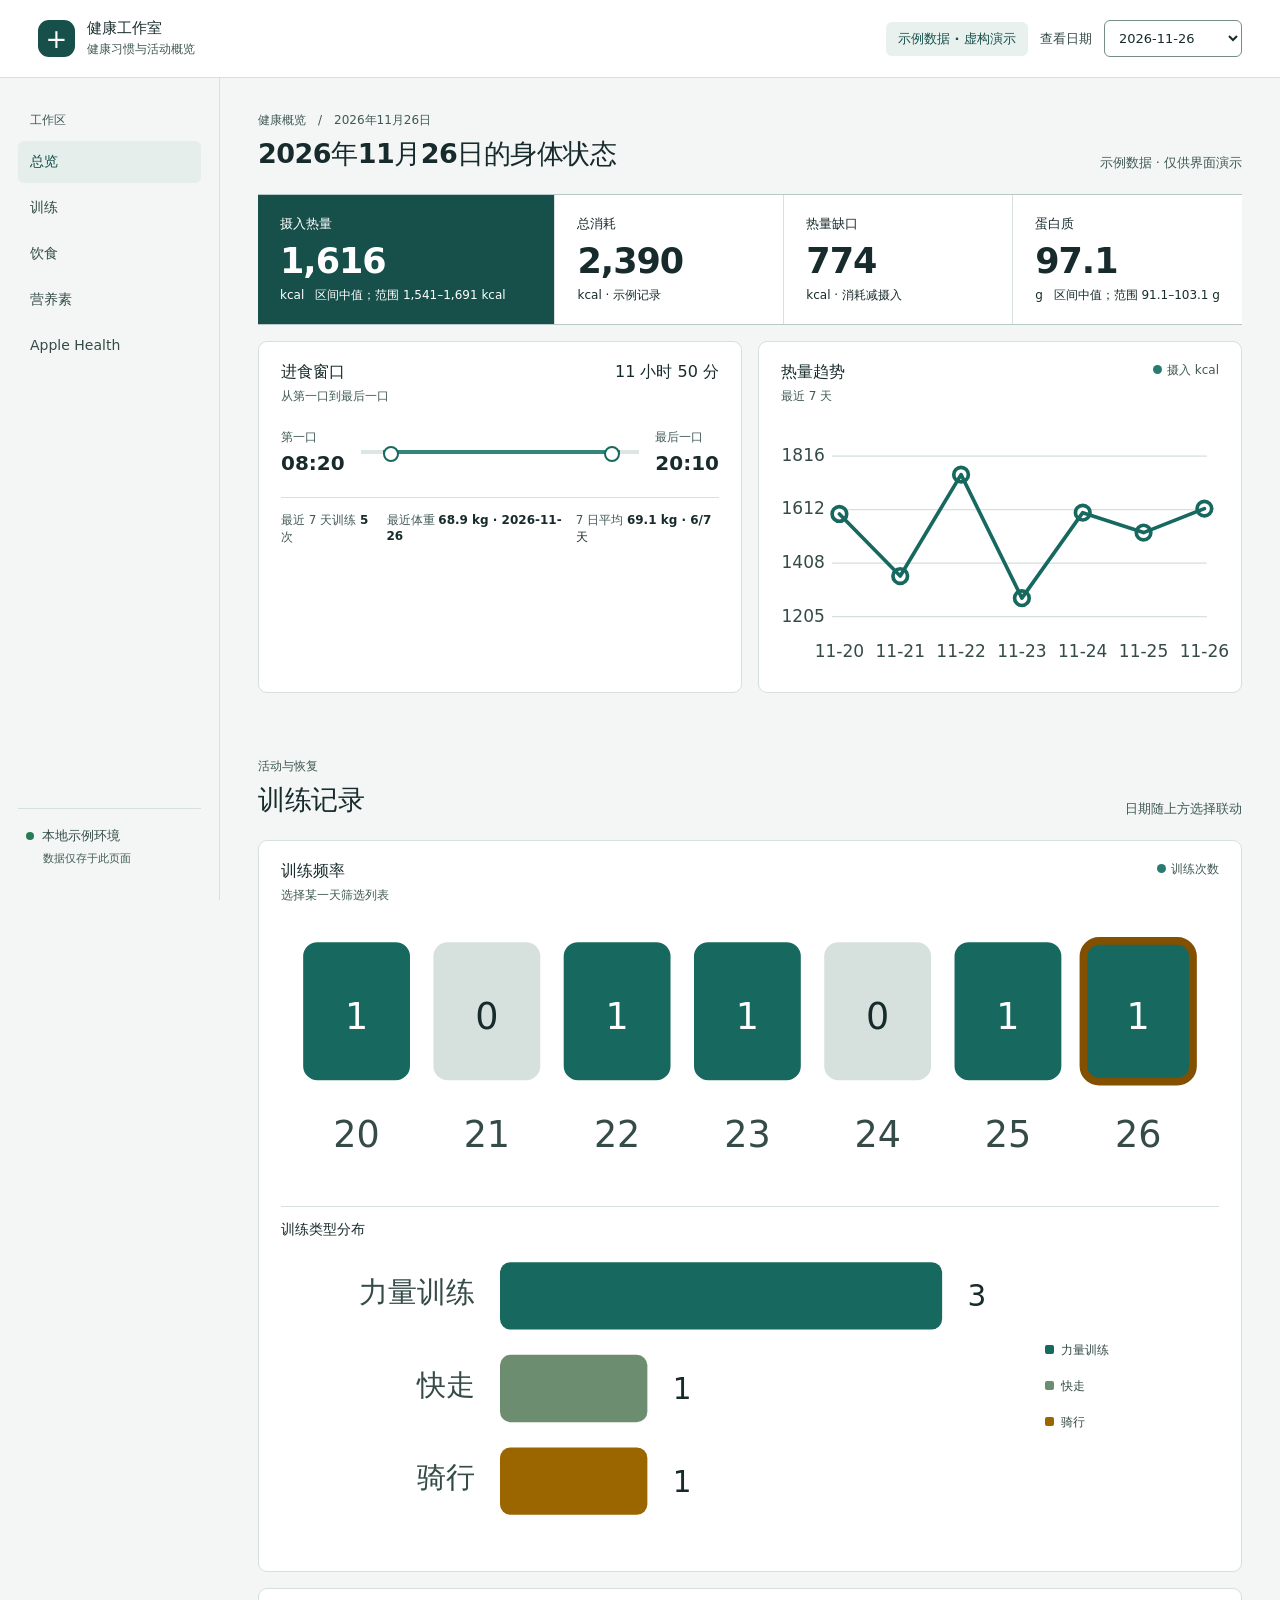
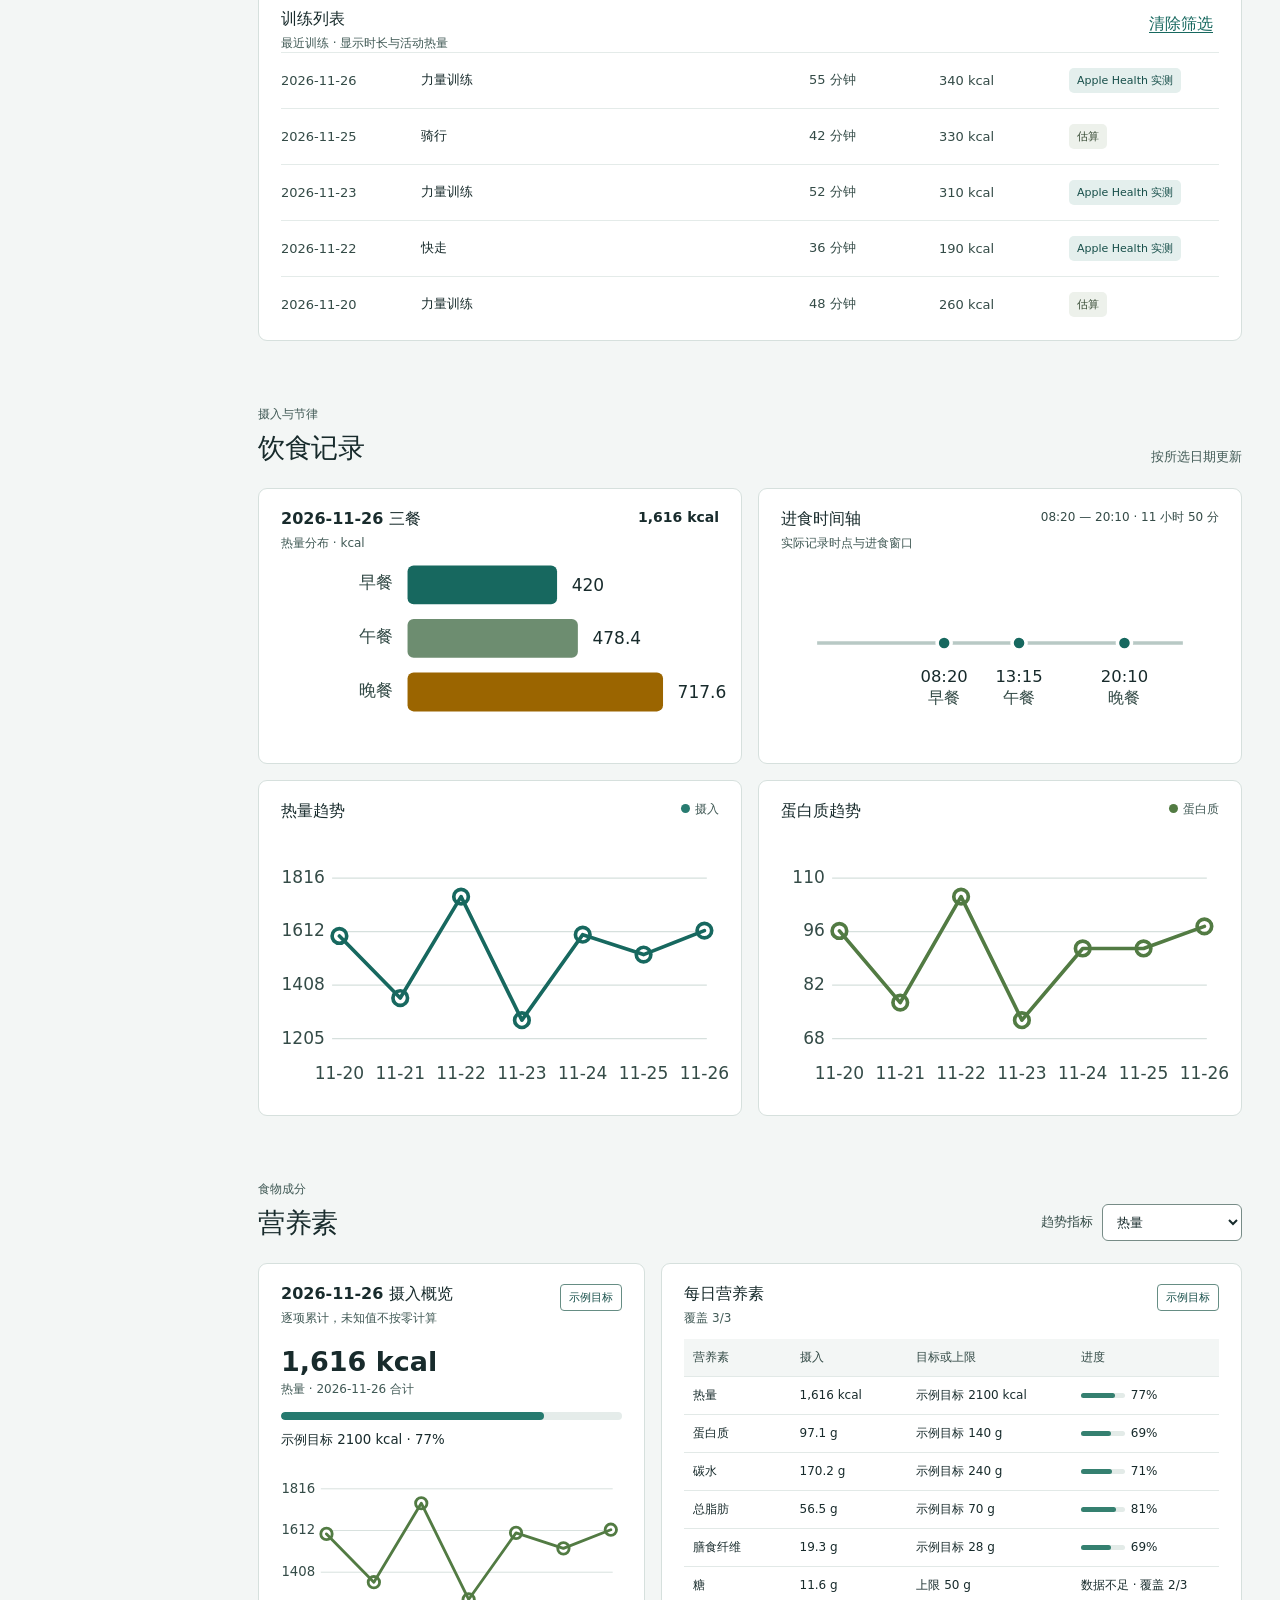
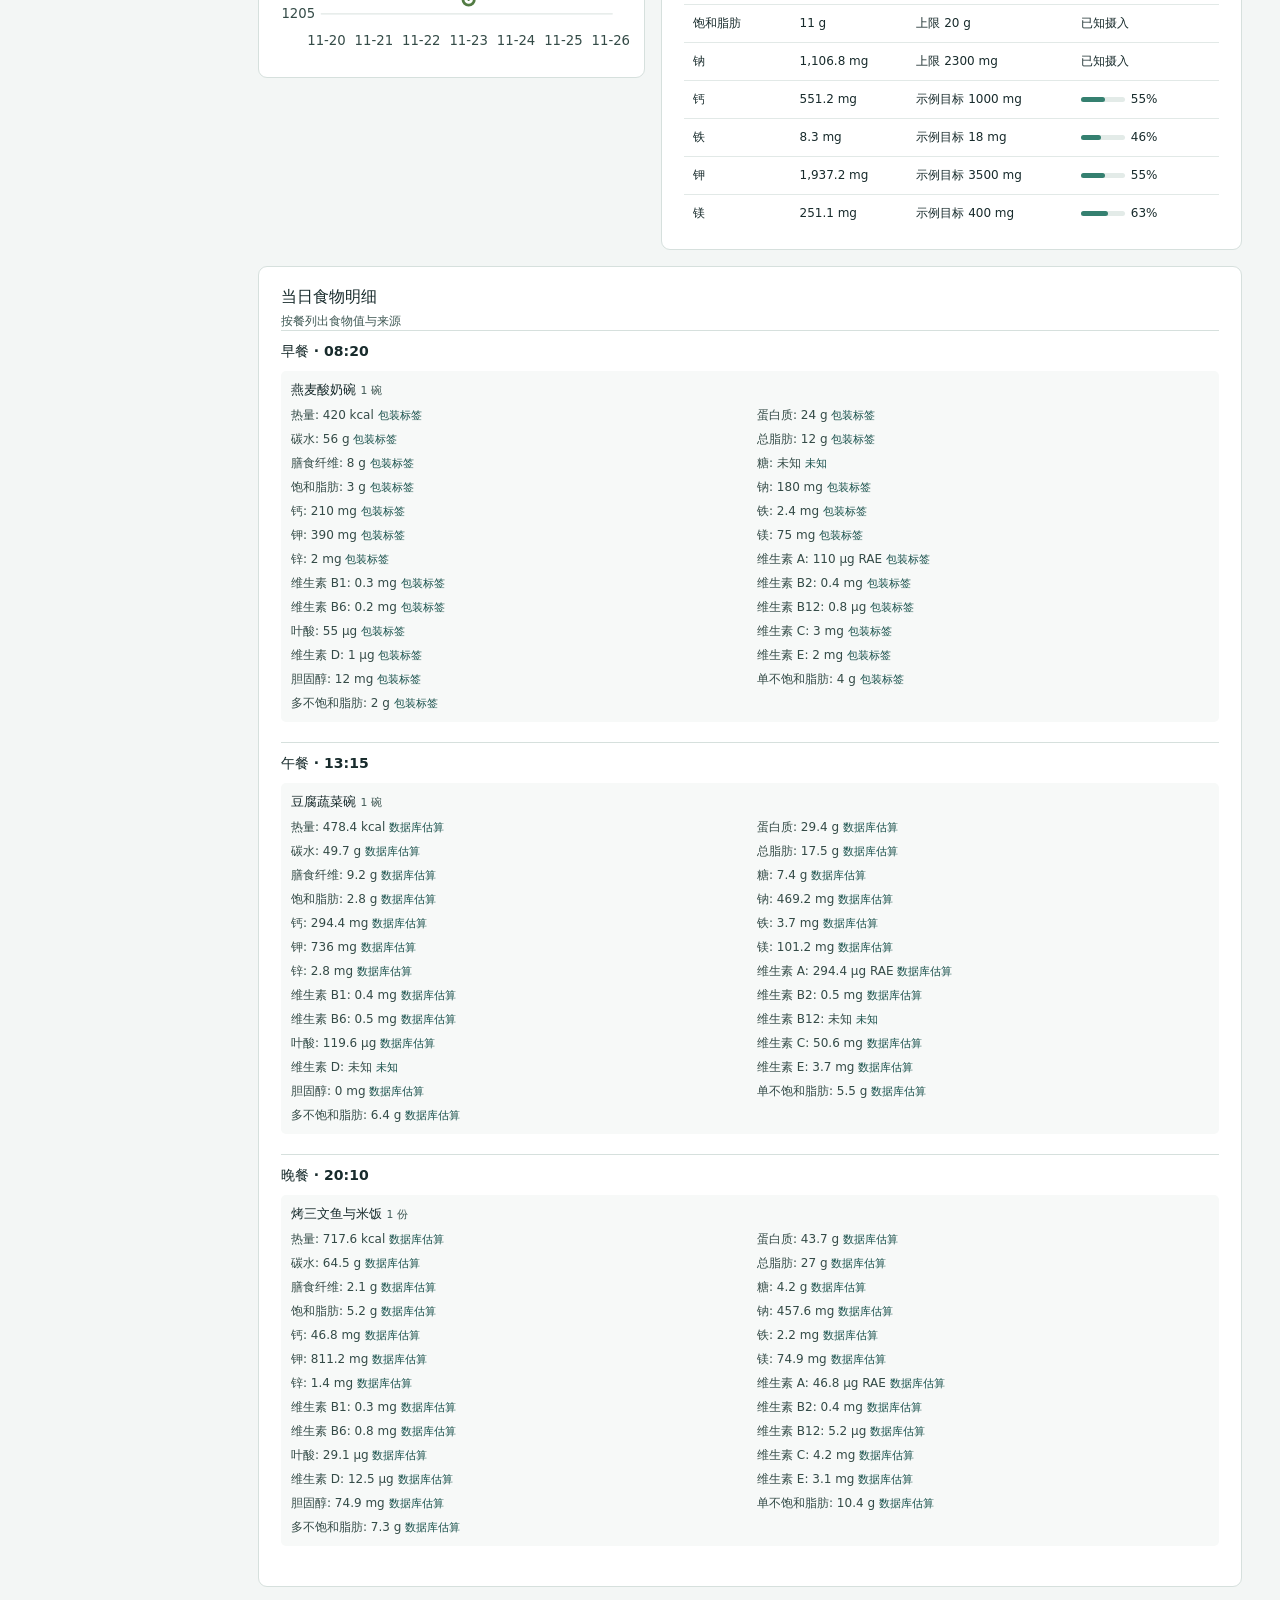
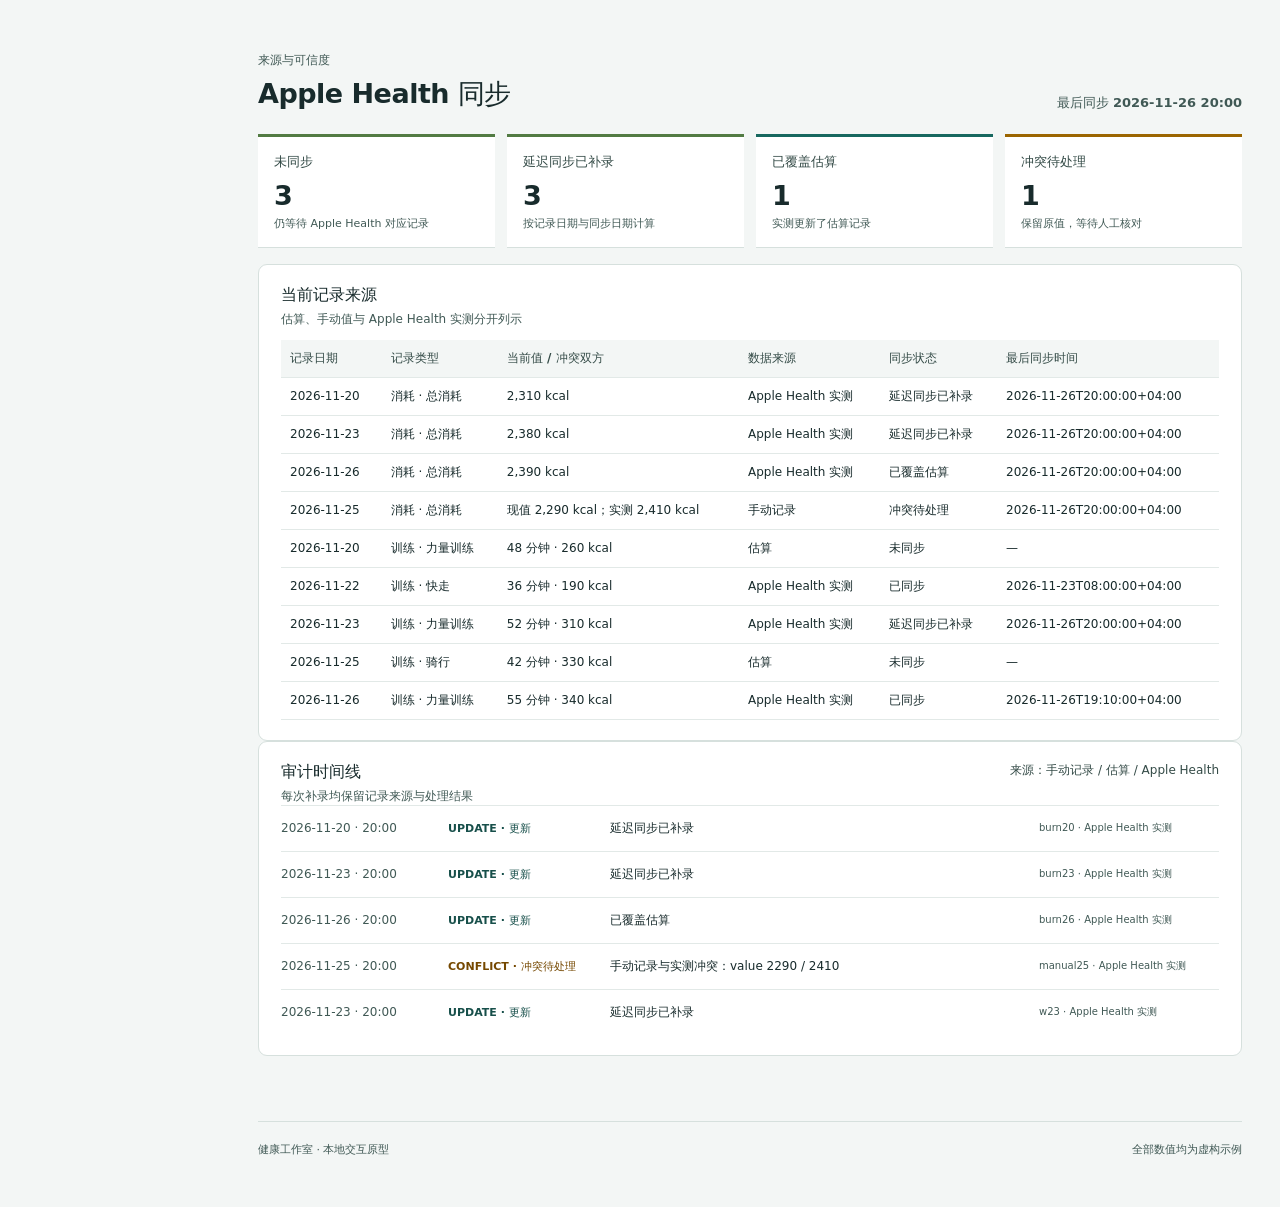
==== index.html @ fab7798a "Publish Health Dashboard V1 static demo with simulated data only" ====
<!doctype html>
<html lang="zh-CN">
<head>
  <meta charset="utf-8">
  <meta name="viewport" content="width=device-width,initial-scale=1">
  <meta name="theme-color" content="#f3f6f5">
  <title>健康工作室 · 数据概览</title>
  <link rel="icon" href="favicon.svg" type="image/svg+xml">
  <link rel="stylesheet" href="styles/app.css">
</head>
<body>
  <a class="skip" href="#main">跳到主要内容</a>
  <header class="top">
    <div class="brand"><span class="brand-mark" aria-hidden="true">+</span><div><strong>健康工作室</strong><small>健康习惯与活动概览</small></div></div>
    <div class="top-tools"><span class="sample-badge">示例数据 · 虚构演示</span><label for="day-select">查看日期</label><select id="day-select" data-control="date-switch" name="date" aria-label="查看日期"></select></div>
  </header>
  <div class="shell">
    <aside class="sidebar">
      <div class="side-caption">工作区</div>
      <nav aria-label="主导航">
        <a class="active" href="#overview" aria-current="location">总览</a><a href="#training">训练</a><a href="#diet">饮食</a><a href="#nutrients">营养素</a><a href="#sync">Apple Health</a>
      </nav>
      <div class="side-note"><span class="pulse"></span>本地示例环境<small>数据仅存于此页面</small></div>
    </aside>
    <main id="main">
      <section id="overview" data-module="overview" class="module">
        <div class="page-heading"><div><p class="eyebrow">健康概览　/　<span data-date-title></span></p><h1 data-dynamic-title></h1></div><span class="sync-summary">示例数据 · 仅供界面演示</span></div>
        <div class="hero-metrics">
          <article class="metric lead"><span>摄入热量</span><strong data-metric="intake-kcal"></strong><small>kcal <i data-metric-note="intake-kcal">食物项汇总</i></small></article>
          <article class="metric"><span>总消耗</span><strong data-metric="burn-kcal"></strong><small>kcal · 示例记录</small></article>
          <article class="metric"><span>热量缺口</span><strong data-metric="deficit-kcal"></strong><small>kcal · 消耗减摄入</small></article>
          <article class="metric"><span>蛋白质</span><strong data-metric="protein-g"></strong><small>g <i data-metric-note="protein-g">区间中值口径</i></small></article>
        </div>
        <div class="overview-grid">
          <article class="panel eating-panel"><div class="panel-title"><div><h2>进食窗口</h2><p>从第一口到最后一口</p></div><span class="window-total" data-metric="eating-duration"></span></div>
            <div class="window-times"><div><small>第一口</small><strong data-metric="eating-first"></strong></div><div class="window-track"><span></span></div><div><small>最后一口</small><strong data-metric="eating-last"></strong></div></div>
            <div class="panel-foot"><span>最近 7 天训练 <b data-metric="week-workouts"></b> 次</span><span>最近体重 <b data-metric="latest-weight"></b></span><span>7 日平均 <b data-metric="weight-avg7"></b></span></div>
          </article>
          <article class="panel mini-chart"><div class="panel-title"><div><h2>热量趋势</h2><p data-range-label></p></div><span class="legend"><i></i>摄入 kcal</span></div><div id="overview-chart"></div></article>
        </div>
      </section>
      <section id="training" data-module="training" class="module">
        <div class="section-heading"><div><p class="eyebrow">活动与恢复</p><h2>训练记录</h2></div><span class="section-meta">日期随上方选择联动</span></div>
        <article class="panel chart-panel"><div class="panel-title"><div><h3>训练频率</h3><p>选择某一天筛选列表</p></div><span class="legend"><i></i>训练次数</span></div><div id="heatmap"></div>
          <div class="distribution"><div><h3>训练类型分布</h3><div id="distribution"></div></div><div class="chart-legend"><button data-filter="力量训练" aria-pressed="false"><i class="swatch strength"></i>力量训练</button><button data-filter="快走" aria-pressed="false"><i class="swatch walk"></i>快走</button><button data-filter="骑行" aria-pressed="false"><i class="swatch bike"></i>骑行</button></div></div>
        </article>
        <article class="panel list-panel"><div class="panel-title"><div><h3>训练列表</h3><p id="workout-filter-label">最近训练 · 显示时长与活动热量</p></div><button class="text-button" id="clear-filter">清除筛选</button></div><div data-list="workouts" id="workout-list"></div></article>
      </section>
      <section id="diet" data-module="nutrition-diet" class="module">
        <div class="section-heading"><div><p class="eyebrow">摄入与节律</p><h2>饮食记录</h2></div><span class="section-meta">按所选日期更新</span></div>
        <div class="diet-grid"><article class="panel"><div class="panel-title"><div><h3 data-meal-title></h3><p>热量分布 · kcal</p></div><strong id="meal-total" class="small-total"></strong></div><div id="meal-bars"></div></article>
          <article class="panel timeline-panel"><div class="panel-title"><div><h3>进食时间轴</h3><p>实际记录时点与进食窗口</p></div><span id="timeline-window"></span></div><div id="timeline"></div></article></div>
        <div class="trend-grid"><article class="panel"><div class="panel-title"><div><h3>热量趋势</h3><p data-range-label></p></div><span class="legend"><i></i>摄入</span></div><div id="kcal-chart"></div></article>
          <article class="panel"><div class="panel-title"><div><h3>蛋白质趋势</h3><p data-range-label></p></div><span class="legend protein"><i></i>蛋白质</span></div><div id="protein-chart"></div></article></div>
      </section>
      <section id="nutrients" data-module="nutrients" class="module">
        <div class="section-heading"><div><p class="eyebrow">食物成分</p><h2>营养素</h2></div><label class="switch-label">趋势指标<select data-control="nutrient-switch" id="nutrient-select" name="nutrient"></select></label></div>
        <div class="nutrient-layout"><article class="panel nutrient-focus"><div class="panel-title"><div><h3 data-nutrient-title></h3><p>逐项累计，未知值不按零计算</p></div><span class="target-badge" data-target-mode>示例目标</span></div><div id="nutrient-focus"></div><div id="nutrient-chart"></div></article>
          <article class="panel nutrient-table-panel"><div class="panel-title"><div><h3>每日营养素</h3><p id="coverage-summary"></p></div><span class="target-badge">示例目标</span></div><div class="table-scroll"><table><thead><tr><th>营养素</th><th>摄入</th><th>目标或上限</th><th>进度</th></tr></thead><tbody id="nutrient-rows"></tbody></table></div></article></div>
        <article class="panel food-details-panel"><div class="panel-title"><div><h3>当日食物明细</h3><p>按餐列出食物值与来源</p></div></div><div id="food-details"></div></article>
      </section>
      <section id="sync" data-module="sync" class="module">
        <div class="section-heading"><div><p class="eyebrow">来源与可信度</p><h2>Apple Health 同步</h2></div><span class="section-meta">最后同步 <b id="last-sync"></b></span></div>
        <div id="sync-statuses" class="sync-statuses"></div>
        <article class="panel source-table-panel"><div class="panel-title"><div><h3>当前记录来源</h3><p>估算、手动值与 Apple Health 实测分开列示</p></div></div><div class="table-scroll"><table><thead><tr><th>记录日期</th><th>记录类型</th><th>当前值 / 冲突双方</th><th>数据来源</th><th>同步状态</th><th>最后同步时间</th></tr></thead><tbody id="source-records"></tbody></table></div></article>
        <article class="panel"><div class="panel-title"><div><h3>审计时间线</h3><p>每次补录均保留记录来源与处理结果</p></div><span class="source-label">来源：手动记录 / 估算 / Apple Health</span></div><div id="audit-list" class="audit-list" aria-live="polite"></div></article>
      </section>
      <footer>健康工作室 · 本地交互原型 <span>全部数值均为虚构示例</span></footer>
    </main>
  </div>
  <div class="chart-tooltip" role="tooltip" hidden></div>
  <script type="module" src="src/app.js"></script>
</body>
</html>
---- styles/app.css ----
:root {
  font-family: ui-sans-serif, system-ui, -apple-system, "Segoe UI", "Noto Sans SC", sans-serif;
  color: #182b2c;
  background: #f3f6f5;
  font-synthesis: none;
  font-variant-numeric: tabular-nums;
  --ink: #182b2c;
  --muted: #405955;
  --line: #d6e0dd;
  --green: #17685f;
  --pale: #e7efed;
  --white: #fff;
}
* { box-sizing: border-box; }
html { scroll-behavior: smooth; scroll-padding-top: 96px; }
body { margin: 0; min-width: 320px; }
button, select { font: inherit; color: inherit; }
button, a, select { -webkit-tap-highlight-color: transparent; touch-action: manipulation; }
button:focus-visible, a:focus-visible, select:focus-visible, [tabindex="0"]:focus-visible { outline: 3px solid #834f00; outline-offset: 3px; }
.skip { position: absolute; left: -9999px; }
.skip:focus { left: 12px; top: 12px; z-index: 20; background: white; padding: 12px; }
.top { height: 78px; background: #fff; border-bottom: 1px solid var(--line); display: flex; align-items: center; justify-content: space-between; padding: 0 38px; position: sticky; top: 0; z-index: 10; }
.brand { display: flex; gap: 12px; align-items: center; }
.brand-mark { width: 37px; height: 37px; border-radius: 11px; background: #174f4a; color: #fff; display: grid; place-items: center; font-size: 26px; font-weight: 300; }
.brand strong, .brand small { display: block; }
.brand strong { font-size: 15px; }
.brand small { font-size: 12px; color: var(--muted); margin-top: 3px; }
.top-tools { display: flex; align-items: center; gap: 12px; font-size: 13px; }
.top-tools label { color: #344b47; }
.sample-badge { font-weight: 700; background: #e8f1ee; color: #174f4a; padding: 8px 12px; border-radius: 6px; }
.top select, .switch-label select { background: #fff; color: var(--ink); border: 1px solid #778c87; border-radius: 6px; padding: 9px 30px 9px 10px; }
.shell { max-width: 1500px; margin: auto; display: grid; grid-template-columns: 220px minmax(0, 1fr); }
.sidebar { border-right: 1px solid var(--line); padding: 34px 18px; min-height: calc(100vh - 78px); position: sticky; top: 78px; height: calc(100vh - 78px); display: flex; flex-direction: column; }
.side-caption, .eyebrow { font-size: 12px; color: #405955; }
.side-caption { padding: 0 12px 12px; }
.sidebar nav { display: grid; gap: 4px; }
.sidebar nav a { color: #344b47; text-decoration: none; padding: 12px; border-radius: 6px; font-size: 14px; }
.sidebar nav a:hover, .sidebar nav a.active { background: #e5eeeb; color: #104f48; font-weight: 650; }
.side-note { margin-top: auto; border-top: 1px solid var(--line); padding: 18px 8px 0; color: #344b47; font-size: 13px; }
.side-note small { display: block; color: #405955; margin: 7px 0 0 17px; }
.pulse { width: 8px; height: 8px; background: #287b58; border-radius: 50%; display: inline-block; margin-right: 8px; }
main { padding: 34px 38px 30px; min-width: 0; }
.module { margin-bottom: 65px; scroll-margin-top: 100px; }
.page-heading, .section-heading { display: flex; justify-content: space-between; align-items: end; margin-bottom: 22px; }
.eyebrow { margin: 0 0 7px; }
.page-heading h1, .section-heading h2 { font-size: 27px; letter-spacing: -.5px; margin: 0; font-weight: 650; text-wrap: balance; }
.sync-summary, .section-meta { font-size: 13px; color: #405955; }
.hero-metrics { display: grid; grid-template-columns: 1.3fr 1fr 1fr 1fr; border-top: 1px solid #b8c9c5; border-bottom: 1px solid #b8c9c5; background: #fff; }
.metric { padding: 20px 22px; border-right: 1px solid var(--line); }
.metric:last-child { border: 0; }
.metric.lead { background: #174f4a; color: #fff; }
.metric > span, .metric > strong, .metric > small { display: block; }
.metric > span { font-size: 13px; color: inherit; }
.metric > strong { font-size: 35px; letter-spacing: -1px; line-height: 1.25; margin: 7px 0 3px; font-weight: 620; }
.metric > small { font-size: 12px; color: inherit; }
.metric i { font-style: normal; margin-left: 7px; }
.overview-grid, .diet-grid, .trend-grid { display: grid; grid-template-columns: 1fr 1fr; gap: 16px; margin-top: 16px; }
.panel { background: #fff; border: 1px solid var(--line); border-radius: 9px; padding: 20px 22px; min-width: 0; }
.panel-title { display: flex; align-items: start; justify-content: space-between; gap: 16px; }
.panel-title h2, .panel-title h3 { font-size: 16px; margin: 0; font-weight: 650; }
.panel-title p { font-size: 12px; color: #405955; margin: 5px 0 0; }
.window-times { display: grid; grid-template-columns: auto 1fr auto; gap: 16px; align-items: center; margin: 24px 0 22px; }
.window-times small, .window-times strong { display: block; }
.window-times small { font-size: 12px; color: #405955; margin-bottom: 5px; }
.window-times strong { font-size: 20px; }
.window-track { height: 4px; background: #dce7e4; position: relative; }
.window-track span { position: absolute; left: 8%; right: 7%; height: 4px; background: #318579; }
.window-track span:before, .window-track span:after { content: ""; position: absolute; top: -4px; width: 12px; height: 12px; border: 2px solid #17685f; background: #fff; border-radius: 50%; }
.window-track span:after { right: 0; }
.panel-foot { border-top: 1px solid var(--line); padding-top: 14px; display: flex; justify-content: space-between; gap: 8px; font-size: 12px; color: #405955; }
.panel-foot b { color: #182b2c; }
.legend { font-size: 12px; color: #405955; white-space: nowrap; }
.legend i { display: inline-block; width: 9px; height: 9px; background: #287b70; border-radius: 50%; margin-right: 5px; }
.legend.protein i { background: #527b43; }
.mini-chart svg, .panel svg { width: 100%; height: auto; display: block; overflow: visible; }
.panel svg text { font-size: 14px; }
.chart-panel { margin-bottom: 16px; }
.chart-panel > div:nth-child(2) { margin-top: 16px; }
.distribution { display: grid; grid-template-columns: minmax(0, 1fr) 180px; align-items: center; border-top: 1px solid var(--line); margin-top: 15px; padding-top: 14px; }
.distribution h3 { font-size: 14px; margin: 0; }
.chart-legend { display: grid; gap: 7px; }
.chart-legend button { border: 0; background: none; text-align: left; color: #344b47; font-size: 12px; cursor: pointer; padding: 6px; }
.chart-legend button[aria-pressed="true"] { background: #e5eeeb; font-weight: 700; }
.swatch { display: inline-block; width: 9px; height: 9px; border-radius: 2px; background: #17685f; margin-right: 7px; }
.swatch.walk { background: #6d8d70; }
.swatch.bike { background: #9b6500; }
.list-panel { padding-bottom: 8px; }
.text-button { background: none; border: 0; color: #17685f; text-decoration: underline; text-underline-offset: 3px; cursor: pointer; min-height: 32px; }
.workout-row { display: grid; grid-template-columns: 130px 1fr 120px 120px 150px; gap: 10px; align-items: center; padding: 15px 0; border-top: 1px solid #e4ebe9; font-size: 13px; }
.workout-row time, .workout-row > span { color: #344b47; }
.tag { font-size: 11px; padding: 5px 8px; border-radius: 5px; font-style: normal; width: max-content; background: #edf1eb; color: #364a34; }
.tag.apple_health { background: #e4efed; color: #174f4a; }
.empty { padding: 15px; color: #405955; }
.diet-grid, .trend-grid { margin-top: 0; margin-bottom: 16px; }
.diet-grid .panel, .trend-grid .panel { overflow: hidden; }
.small-total { font-size: 14px; }
.timeline-panel { min-height: 260px; }
.timeline-panel #timeline { padding: 50px 8px 12px; }
.timeline-panel #timeline-window { color: #344b47; font-size: 12px; text-align: right; }
.switch-label { display: flex; align-items: center; gap: 9px; font-size: 13px; color: #344b47; }
.nutrient-layout { display: grid; grid-template-columns: minmax(280px, .8fr) minmax(500px, 1.2fr); gap: 16px; }
.nutrient-focus { margin-bottom: 15px; }
.food-details-panel { margin-top: 16px; }
.food-meal { border-top: 1px solid var(--line); padding: 12px 0; }
.food-meal h4 { margin: 0 0 10px; font-size: 14px; }
.food-row { padding: 10px; background: #f7f9f8; margin-bottom: 8px; border-radius: 5px; }
.food-row > strong { display: block; font-size: 13px; }
.food-row > strong small { color: #405955; font-weight: 400; }
.food-row > div { display: grid; grid-template-columns: repeat(2, minmax(0, 1fr)); gap: 7px 14px; padding-top: 8px; font-size: 12px; color: #344b47; }
.source-chip { font-style: normal; color: #174f4a; font-size: 11px; }
.target-badge { font-size: 11px; color: #174f4a; border: 1px solid #668d84; border-radius: 4px; padding: 5px 8px; white-space: nowrap; }
.focus-value { padding: 19px 0 14px; }
.focus-value strong, .focus-value span { display: block; }
.focus-value strong { font-size: 27px; }
.focus-value span { color: #405955; font-size: 12px; margin-top: 4px; }
.progress-track { height: 8px; border-radius: 10px; background: #e5ecea; overflow: hidden; margin-bottom: 9px; }
.progress-track i, .progress-mini i { display: block; height: 100%; background: #267a6f; border-radius: inherit; }
.nutrient-focus > small { font-size: 12px; color: #405955; }
.nutrient-table-panel { grid-row: span 2; }
.table-scroll { max-height: 490px; overflow: auto; margin-top: 12px; }
table { border-collapse: collapse; width: 100%; font-size: 12px; text-align: left; }
th { position: sticky; top: 0; background: #f3f6f5; color: #344b47; font-weight: 600; }
td, th { padding: 10px 9px; border-bottom: 1px solid #e2e9e7; white-space: nowrap; }
td:nth-child(2) { font-variant-numeric: tabular-nums; }
.progress-mini { display: inline-block; width: 44px; height: 5px; background: #e3ebe8; margin-right: 6px; border-radius: 8px; vertical-align: middle; }
.progress-mini i { background: #358070; }
.sync-statuses { display: grid; grid-template-columns: repeat(4, 1fr); gap: 12px; margin-bottom: 16px; }
.status-item { padding: 16px; background: #fff; border-top: 3px solid #527b43; border-bottom: 1px solid var(--line); }
.status-item:nth-child(3) { border-top-color: #17685f; }
.status-item:nth-child(4) { border-top-color: #9b6500; }
.status-item span, .status-item strong, .status-item small { display: block; }
.status-item span { font-size: 13px; color: #344b47; }
.status-item strong { font-size: 27px; margin: 9px 0 5px; }
.status-item small { font-size: 11px; color: #405955; }
.source-label { font-size: 12px; color: #344b47; }
.audit-row { display: grid; grid-template-columns: 155px 150px 1fr 180px; gap: 12px; padding: 14px 0; border-top: 1px solid #e2e9e7; align-items: center; font-size: 12px; }
.audit-row time, .audit-row small { color: #405955; }
.operation { font-size: 11px; color: #174f4a; }
.operation.CONFLICT { color: #754800; }
.operation.SKIP_DUPLICATE { color: #405955; }
.chart-tooltip { position: fixed; z-index: 30; max-width: min(300px, calc(100vw - 16px)); padding: 8px 10px; border-radius: 5px; background: #182b2c; color: #fff; font-size: 12px; line-height: 1.4; pointer-events: none; box-shadow: 0 3px 12px #182b2c55; }
.chart-tooltip[hidden] { display: none; }
footer { display: flex; justify-content: space-between; padding: 20px 0; border-top: 1px solid var(--line); font-size: 11px; color: #405955; }
#heatmap [role="button"], #distribution [role="button"], .panel svg circle { cursor: pointer; }
.panel svg [data-tooltip]:hover, .panel svg [data-tooltip]:focus { filter: drop-shadow(0 2px 3px #71817d); }
.module > article { scroll-margin-top: 100px; }
@media (max-width: 1100px) {
  .shell { grid-template-columns: 180px minmax(0, 1fr); }
  main { padding: 28px 24px; }
  .hero-metrics { grid-template-columns: repeat(2, 1fr); }
  .metric:nth-child(2) { border-right: 0; }
  .metric:nth-child(-n+2) { border-bottom: 1px solid var(--line); }
  .nutrient-layout { grid-template-columns: minmax(0, 1fr); }
  .nutrient-table-panel { grid-row: auto; }
}
@media (max-width: 700px) {
  .top { height: auto; min-height: 82px; padding: 10px 14px; align-items: center; gap: 8px; }
  .brand { gap: 7px; }
  .brand-mark { width: 30px; height: 30px; }
  .brand strong { font-size: 13px; }
  .brand small { font-size: 11px; }
  .top-tools { display: grid; grid-template-columns: auto 1fr; gap: 4px 6px; justify-items: start; }
  .sample-badge { grid-column: 1 / -1; font-size: 11px; padding: 4px 7px; }
  .top-tools label { font-size: 11px; align-self: center; }
  .top select { max-width: 145px; padding: 6px; font-size: 12px; }
  .shell { display: block; }
  .sidebar { position: sticky; top: 0; z-index: 8; height: auto; min-height: 0; padding: 0; border: 0; border-bottom: 1px solid var(--line); background: #f3f6f5; }
  .side-caption, .side-note { display: none; }
  .sidebar nav { display: flex; overflow-x: auto; padding: 7px 9px; gap: 4px; scrollbar-width: none; }
  .sidebar nav a { white-space: nowrap; font-size: 12px; padding: 8px 10px; }
  main { padding: 21px 12px 18px; }
  .module { margin-bottom: 46px; }
  .page-heading, .section-heading { align-items: start; gap: 10px; }
  .page-heading h1, .section-heading h2 { font-size: 22px; }
  .sync-summary, .section-meta { font-size: 11px; text-align: right; }
  .hero-metrics { grid-template-columns: 1fr 1fr; }
  .metric { padding: 14px 10px; }
  .metric > strong { font-size: 25px; overflow-wrap: anywhere; }
  .metric > span { font-size: 12px; }
  .metric > small { font-size: 11px; }
  .overview-grid, .diet-grid, .trend-grid { grid-template-columns: 1fr; gap: 11px; }
  .panel { padding: 14px 12px; }
  .panel svg text { font-size: 15px; }
  .panel-foot { flex-wrap: wrap; }
  .panel-foot span { font-size: 11px; }
  .window-times { gap: 8px; }
  .window-times strong { font-size: 17px; }
  .distribution { grid-template-columns: minmax(0, 1fr); }
  .chart-legend { display: flex; flex-wrap: wrap; }
  .chart-legend button { font-size: 12px; }
  .workout-row { grid-template-columns: minmax(0, 1fr) auto; gap: 5px 8px; padding: 12px 0; }
  .workout-row time, .workout-row strong, .workout-row span { min-width: 0; overflow-wrap: anywhere; }
  .workout-row em { grid-column: 2; grid-row: 1; }
  .timeline-panel { min-height: 210px; }
  .timeline-panel #timeline { padding: 32px 0 8px; }
  .timeline-panel #timeline-window { max-width: 120px; }
  .switch-label { font-size: 11px; display: grid; justify-items: end; }
  .switch-label select { max-width: 140px; padding: 7px; }
  .nutrient-layout { display: block; }
  .nutrient-table-panel { margin-top: 12px; }
  .table-scroll { max-height: 440px; overflow-x: auto; }
  table { font-size: 11px; }
  td, th { padding: 9px 6px; }
  .food-row > div { grid-template-columns: minmax(0, 1fr); }
  .sync-statuses { grid-template-columns: 1fr 1fr; gap: 8px; }
  .status-item { padding: 11px; }
  .status-item span { font-size: 12px; }
  .status-item small { font-size: 11px; }
  .audit-row { grid-template-columns: minmax(0, 1fr) auto; gap: 5px 8px; }
  .audit-row span, .audit-row small { grid-column: 1 / -1; }
  footer { font-size: 11px; gap: 9px; }
  footer span { text-align: right; }
  .module, .module > article { scroll-margin-top: 128px; }
}
@media (prefers-reduced-motion: reduce) {
  html { scroll-behavior: auto; }
}
/* TARS 验收小修：装饰性折线与圆点不拦截指针，让下层透明热区接收悬停（2026-11-26） */
.panel svg path, .panel svg circle { pointer-events: none; }
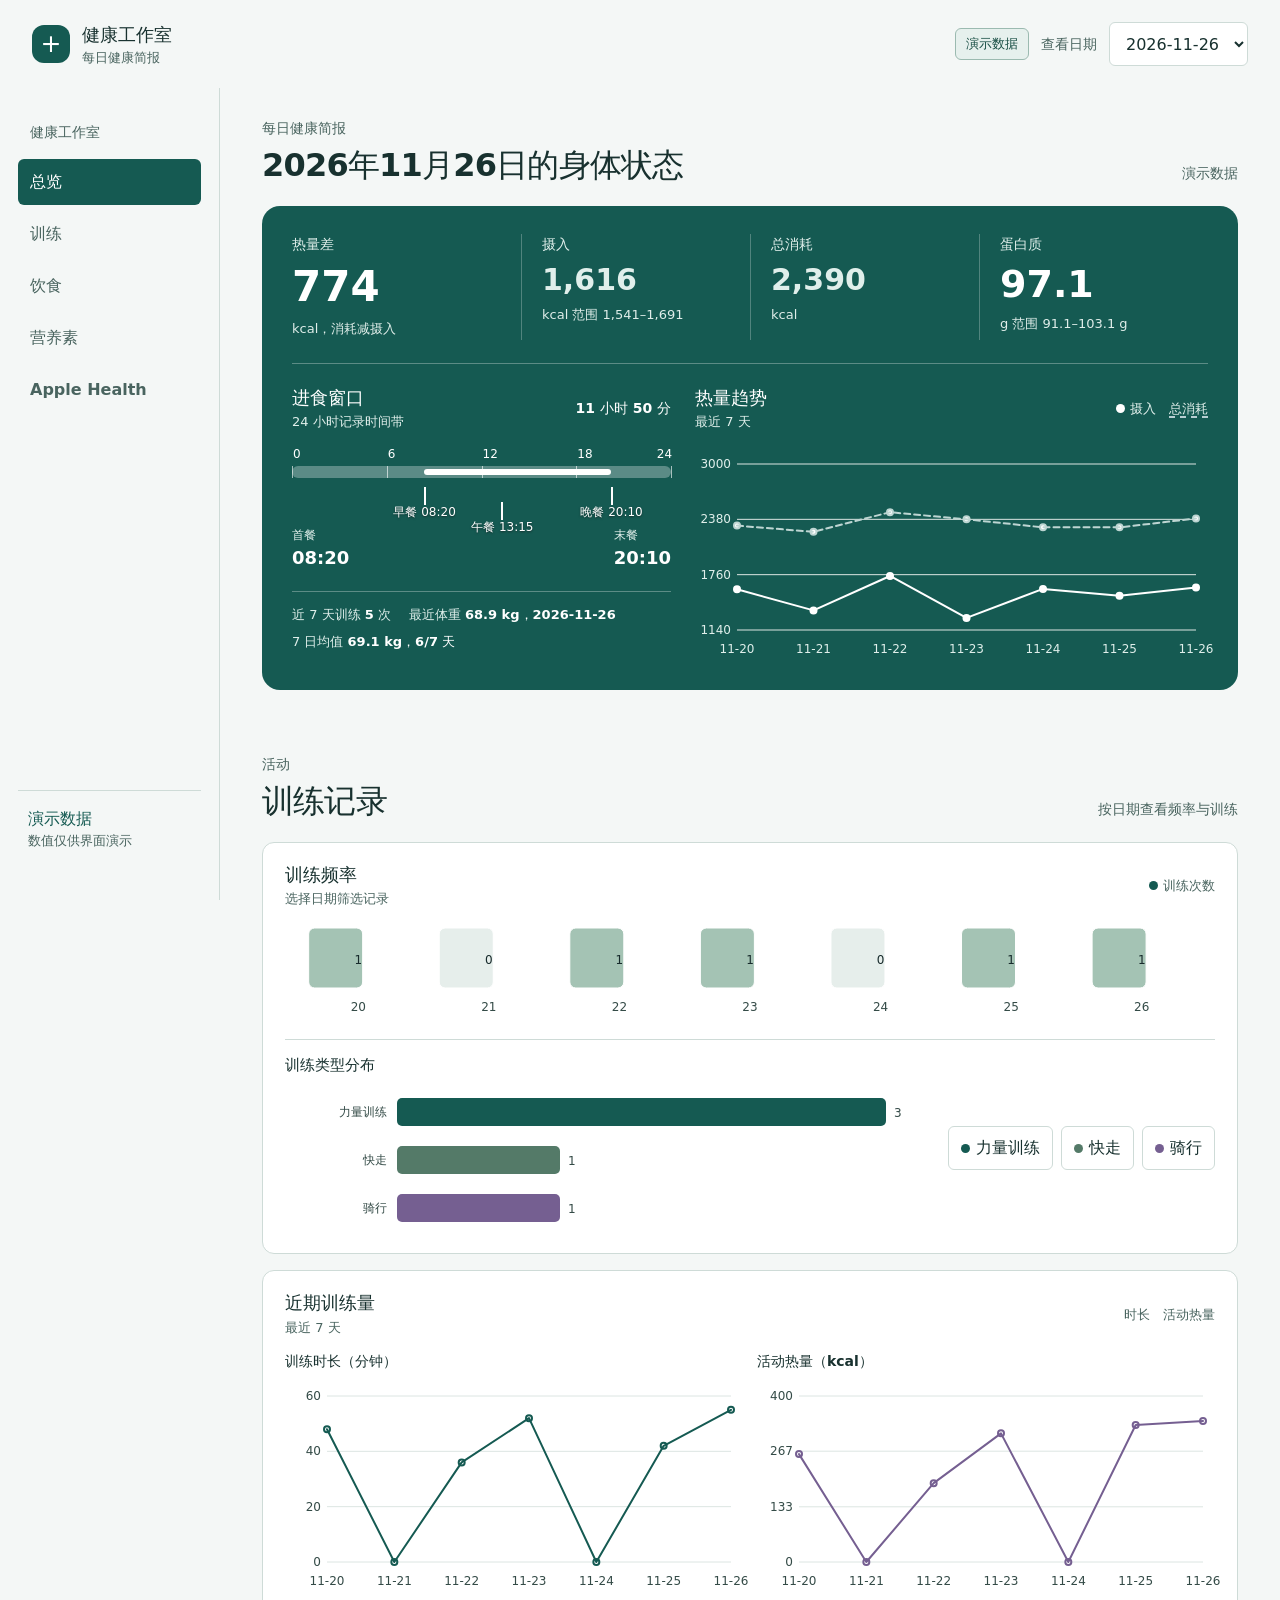
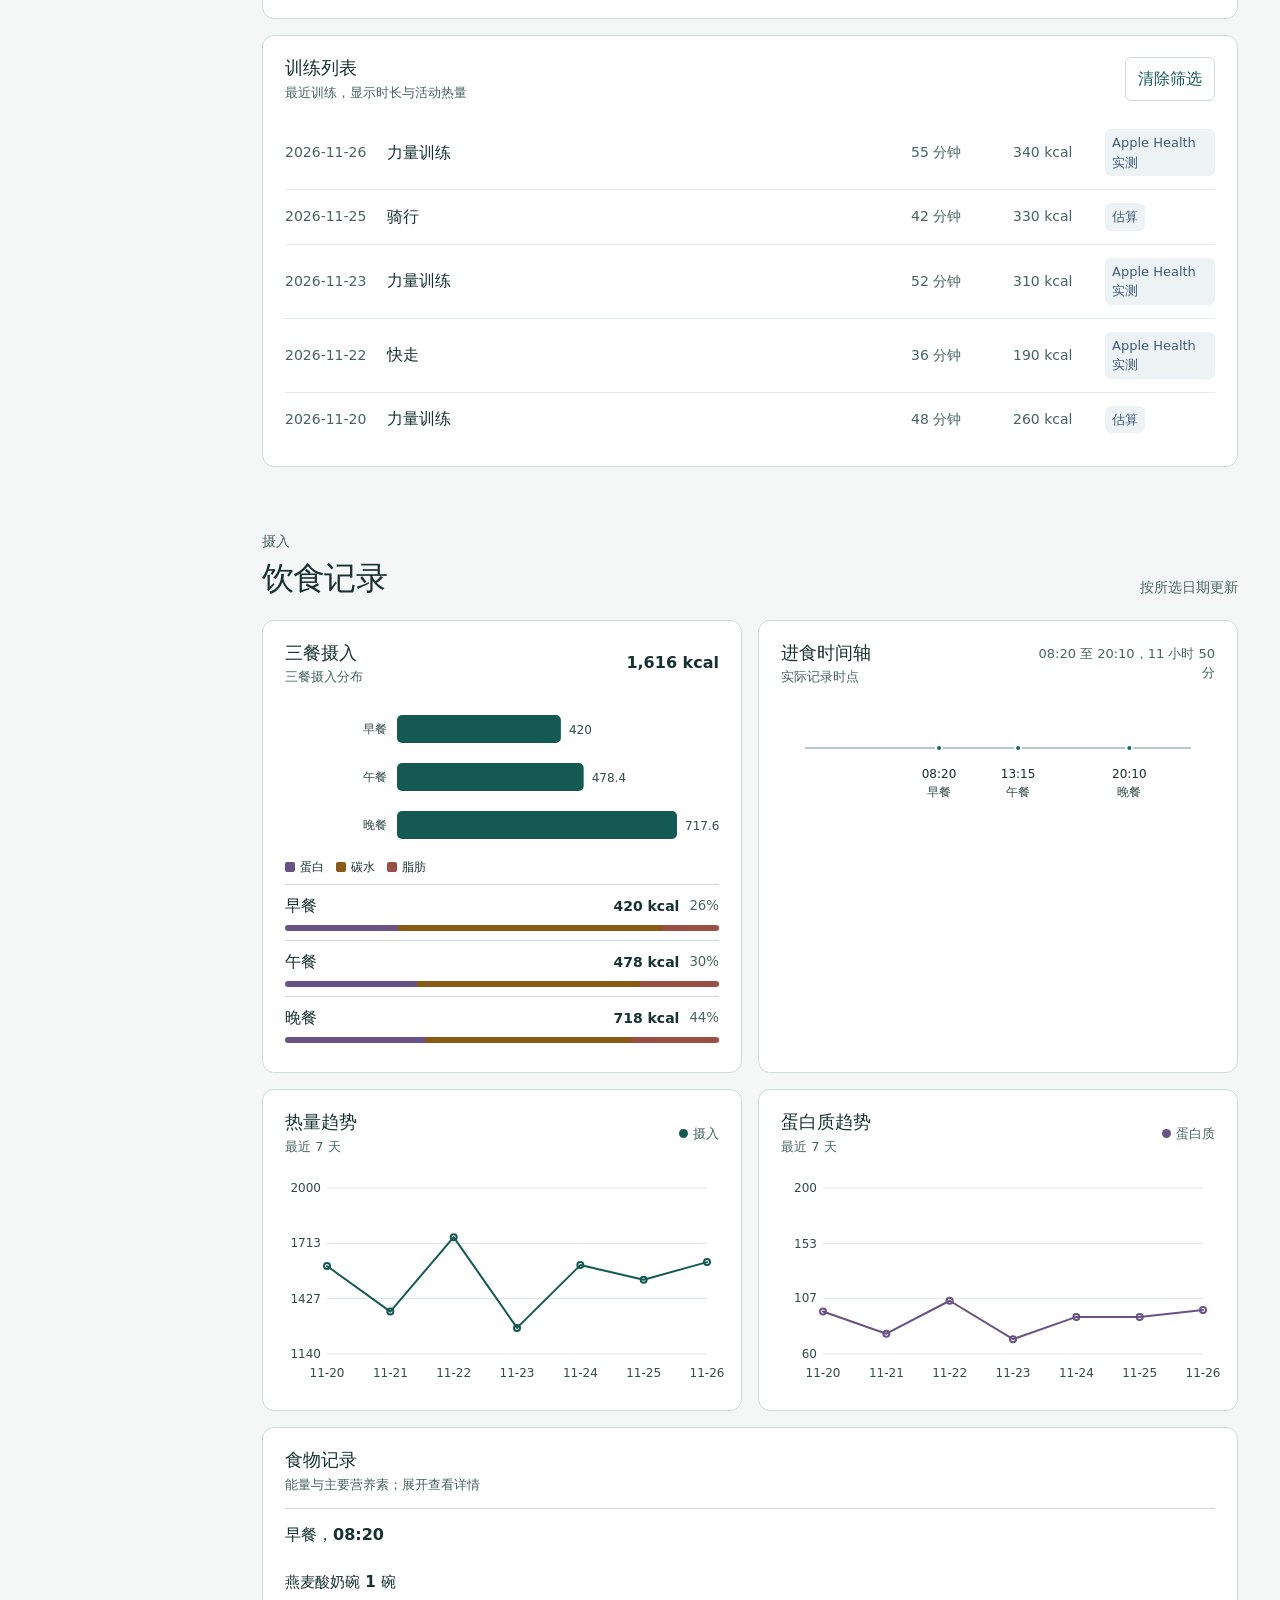
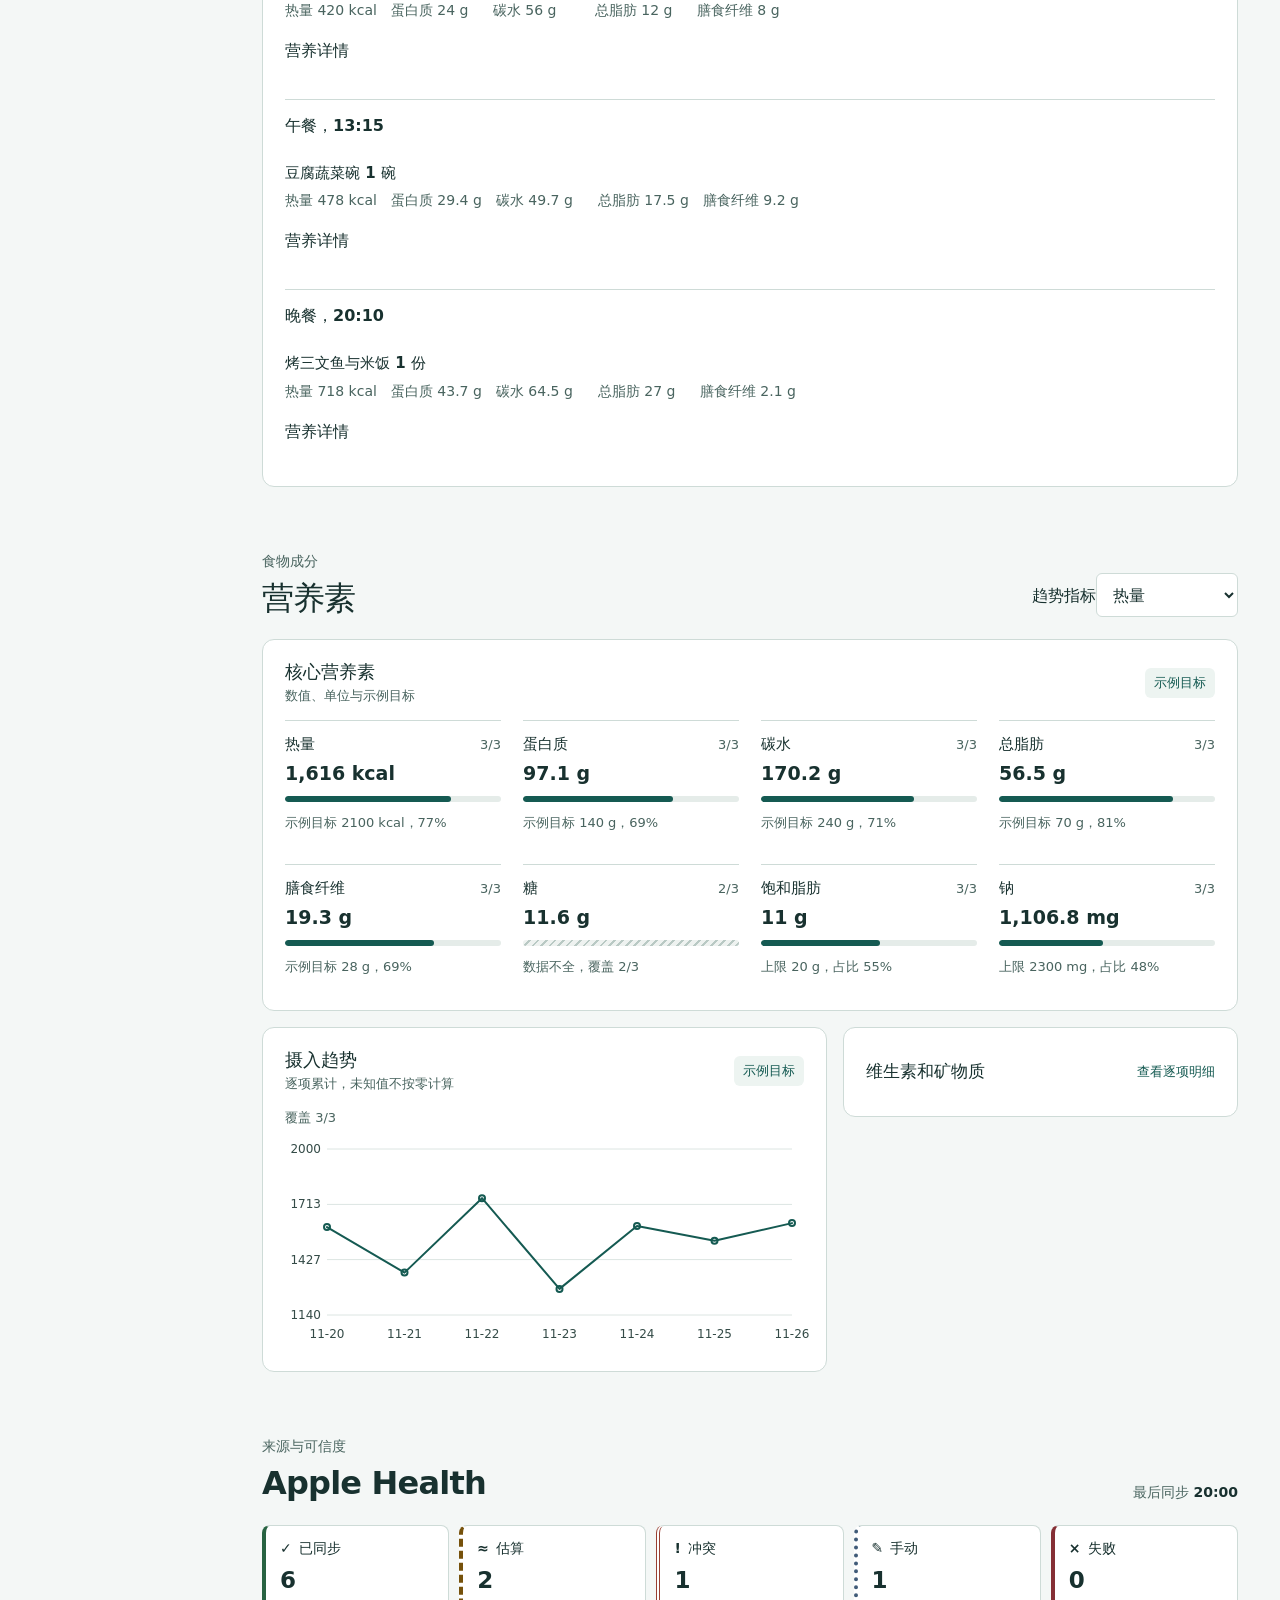
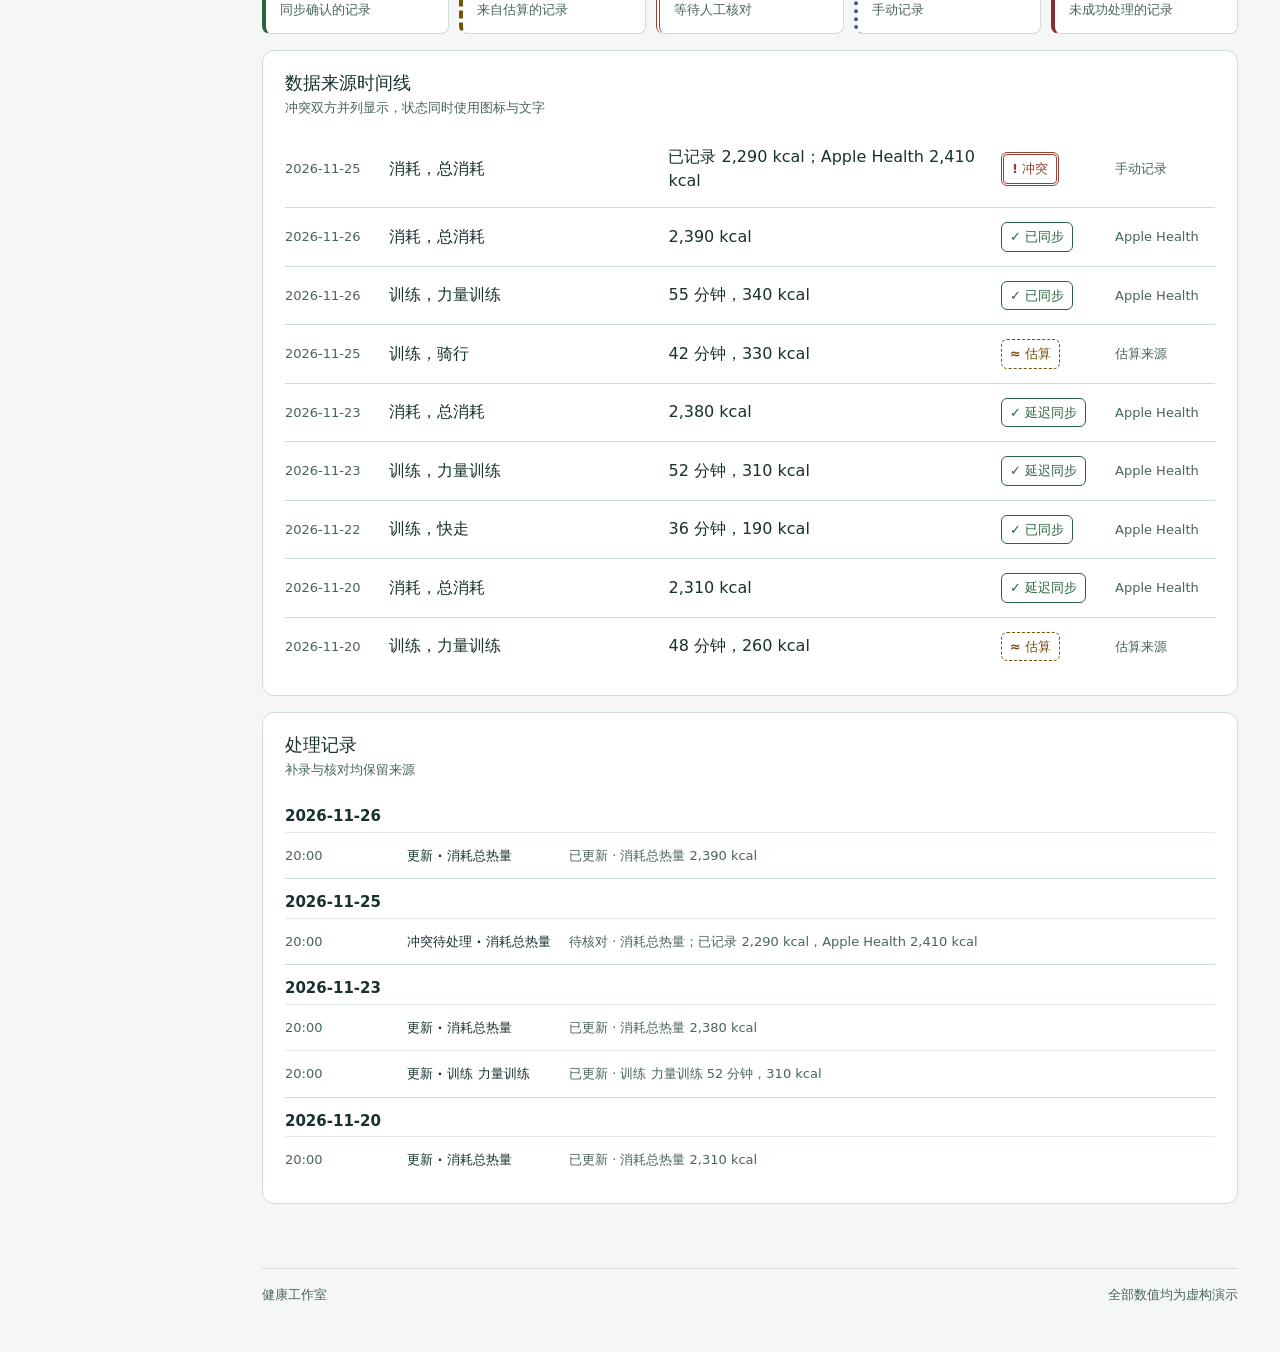
==== commit e6d19ec9: "Publish Health Dashboard V2 visual redesign demo (simulated data only); keep V1 at /v1/" ====
--- a/index.html
+++ b/index.html
@@ -3,69 +3,58 @@
 <head>
   <meta charset="utf-8">
   <meta name="viewport" content="width=device-width,initial-scale=1">
-  <meta name="theme-color" content="#f3f6f5">
-  <title>健康工作室 · 数据概览</title>
+  <meta name="theme-color" content="#f4f7f6">
+  <title>健康工作室，身体状态</title>
   <link rel="icon" href="favicon.svg" type="image/svg+xml">
   <link rel="stylesheet" href="styles/app.css">
 </head>
 <body>
   <a class="skip" href="#main">跳到主要内容</a>
-  <header class="top">
-    <div class="brand"><span class="brand-mark" aria-hidden="true">+</span><div><strong>健康工作室</strong><small>健康习惯与活动概览</small></div></div>
-    <div class="top-tools"><span class="sample-badge">示例数据 · 虚构演示</span><label for="day-select">查看日期</label><select id="day-select" data-control="date-switch" name="date" aria-label="查看日期"></select></div>
-  </header>
+  <div class="mobile-header">
+    <header class="top">
+      <a class="brand" href="#overview"><span class="brand-mark" aria-hidden="true">+</span><span><strong>健康工作室</strong><small>每日健康简报</small></span></a>
+      <div class="top-tools"><span class="sample-badge">演示数据</span><label for="day-select">查看日期</label><select id="day-select" data-control="date-switch" name="date" aria-label="查看日期"></select></div>
+    </header>
+    <nav class="mobile-nav" aria-label="主导航">
+      <a class="active" href="#overview" aria-current="location">总览</a><a href="#training">训练</a><a href="#diet">饮食</a><a href="#nutrients">营养素</a><a href="#sync">Apple Health</a>
+    </nav>
+  </div>
   <div class="shell">
-    <aside class="sidebar">
-      <div class="side-caption">工作区</div>
-      <nav aria-label="主导航">
-        <a class="active" href="#overview" aria-current="location">总览</a><a href="#training">训练</a><a href="#diet">饮食</a><a href="#nutrients">营养素</a><a href="#sync">Apple Health</a>
-      </nav>
-      <div class="side-note"><span class="pulse"></span>本地示例环境<small>数据仅存于此页面</small></div>
-    </aside>
+    <aside class="sidebar"><div class="side-caption">健康工作室</div><nav aria-label="主导航"><a class="active" href="#overview" aria-current="location">总览</a><a href="#training">训练</a><a href="#diet">饮食</a><a href="#nutrients">营养素</a><a href="#sync">Apple Health</a></nav><div class="side-note">演示数据<small>数值仅供界面演示</small></div></aside>
     <main id="main">
       <section id="overview" data-module="overview" class="module">
-        <div class="page-heading"><div><p class="eyebrow">健康概览　/　<span data-date-title></span></p><h1 data-dynamic-title></h1></div><span class="sync-summary">示例数据 · 仅供界面演示</span></div>
-        <div class="hero-metrics">
-          <article class="metric lead"><span>摄入热量</span><strong data-metric="intake-kcal"></strong><small>kcal <i data-metric-note="intake-kcal">食物项汇总</i></small></article>
-          <article class="metric"><span>总消耗</span><strong data-metric="burn-kcal"></strong><small>kcal · 示例记录</small></article>
-          <article class="metric"><span>热量缺口</span><strong data-metric="deficit-kcal"></strong><small>kcal · 消耗减摄入</small></article>
-          <article class="metric"><span>蛋白质</span><strong data-metric="protein-g"></strong><small>g <i data-metric-note="protein-g">区间中值口径</i></small></article>
-        </div>
-        <div class="overview-grid">
-          <article class="panel eating-panel"><div class="panel-title"><div><h2>进食窗口</h2><p>从第一口到最后一口</p></div><span class="window-total" data-metric="eating-duration"></span></div>
-            <div class="window-times"><div><small>第一口</small><strong data-metric="eating-first"></strong></div><div class="window-track"><span></span></div><div><small>最后一口</small><strong data-metric="eating-last"></strong></div></div>
-            <div class="panel-foot"><span>最近 7 天训练 <b data-metric="week-workouts"></b> 次</span><span>最近体重 <b data-metric="latest-weight"></b></span><span>7 日平均 <b data-metric="weight-avg7"></b></span></div>
-          </article>
-          <article class="panel mini-chart"><div class="panel-title"><div><h2>热量趋势</h2><p data-range-label></p></div><span class="legend"><i></i>摄入 kcal</span></div><div id="overview-chart"></div></article>
+        <div class="page-heading"><div><p class="eyebrow">每日健康简报</p><h1 data-dynamic-title></h1></div><span class="sync-summary">演示数据</span></div>
+        <div class="hero-state">
+          <div class="hero-metrics">
+            <article class="metric lead"><span>热量差</span><strong data-metric="deficit-kcal"></strong><small>kcal，消耗减摄入</small></article>
+            <article class="metric support"><span>摄入</span><strong data-metric="intake-kcal"></strong><small>kcal <i data-metric-note="intake-kcal">食物项汇总</i></small></article>
+            <article class="metric support"><span>总消耗</span><strong data-metric="burn-kcal"></strong><small>kcal</small></article>
+            <article class="metric"><span>蛋白质</span><strong data-metric="protein-g"></strong><small>g <i data-metric-note="protein-g">区间中值口径</i></small></article>
+          </div>
+          <div class="overview-grid">
+            <article class="eating-panel"><div class="panel-title"><div><h2>进食窗口</h2><p>24 小时记录时间带</p></div><span class="window-total" data-metric="eating-duration"></span></div><div class="day-band"><div class="window-track"><span hidden></span><span class="window-meals"></span><span class="window-ticks"><i data-time="0"></i><i data-time="6"></i><i data-time="12"></i><i data-time="18"></i><i data-time="24"></i></span></div></div><div class="window-times"><span>首餐 <strong data-metric="eating-first"></strong></span><span>末餐 <strong data-metric="eating-last"></strong></span></div><div class="panel-foot"><span>近 7 天训练 <b data-metric="week-workouts"></b> 次</span><span>最近体重 <b data-metric="latest-weight"></b></span><span>7 日均值 <b data-metric="weight-avg7"></b></span></div></article>
+            <article class="mini-chart"><div class="panel-title"><div><h2>热量趋势</h2><p data-range-label></p></div><span class="legend"><i></i>摄入　<span class="burn-key">总消耗</span></span></div><div id="overview-chart"></div></article>
+          </div>
         </div>
       </section>
-      <section id="training" data-module="training" class="module">
-        <div class="section-heading"><div><p class="eyebrow">活动与恢复</p><h2>训练记录</h2></div><span class="section-meta">日期随上方选择联动</span></div>
-        <article class="panel chart-panel"><div class="panel-title"><div><h3>训练频率</h3><p>选择某一天筛选列表</p></div><span class="legend"><i></i>训练次数</span></div><div id="heatmap"></div>
-          <div class="distribution"><div><h3>训练类型分布</h3><div id="distribution"></div></div><div class="chart-legend"><button data-filter="力量训练" aria-pressed="false"><i class="swatch strength"></i>力量训练</button><button data-filter="快走" aria-pressed="false"><i class="swatch walk"></i>快走</button><button data-filter="骑行" aria-pressed="false"><i class="swatch bike"></i>骑行</button></div></div>
-        </article>
-        <article class="panel list-panel"><div class="panel-title"><div><h3>训练列表</h3><p id="workout-filter-label">最近训练 · 显示时长与活动热量</p></div><button class="text-button" id="clear-filter">清除筛选</button></div><div data-list="workouts" id="workout-list"></div></article>
+      <section id="training" data-module="training" class="module"><div class="section-heading"><div><p class="eyebrow">活动</p><h2>训练记录</h2></div><span class="section-meta">按日期查看频率与训练</span></div>
+        <article class="panel chart-panel"><div class="panel-title"><div><h3>训练频率</h3><p>选择日期筛选记录</p></div><span class="legend"><i></i>训练次数</span></div><div id="heatmap"></div><div class="distribution"><div><h3>训练类型分布</h3><div id="distribution"></div></div><div class="chart-legend"><button data-filter="力量训练" aria-pressed="false"><i class="swatch strength"></i>力量训练</button><button data-filter="快走" aria-pressed="false"><i class="swatch walk"></i>快走</button><button data-filter="骑行" aria-pressed="false"><i class="swatch bike"></i>骑行</button></div></div></article>
+        <article class="panel trend-panel"><div class="panel-title"><div><h3>近期训练量</h3><p data-range-label></p></div><span class="legend">时长　活动热量</span></div><div id="training-trends"></div></article>
+        <article class="list-panel"><div class="panel-title"><div><h3>训练列表</h3><p id="workout-filter-label">最近训练，时长与活动热量</p></div><button class="text-button" id="clear-filter">清除筛选</button></div><div data-list="workouts" id="workout-list"></div></article>
       </section>
-      <section id="diet" data-module="nutrition-diet" class="module">
-        <div class="section-heading"><div><p class="eyebrow">摄入与节律</p><h2>饮食记录</h2></div><span class="section-meta">按所选日期更新</span></div>
-        <div class="diet-grid"><article class="panel"><div class="panel-title"><div><h3 data-meal-title></h3><p>热量分布 · kcal</p></div><strong id="meal-total" class="small-total"></strong></div><div id="meal-bars"></div></article>
-          <article class="panel timeline-panel"><div class="panel-title"><div><h3>进食时间轴</h3><p>实际记录时点与进食窗口</p></div><span id="timeline-window"></span></div><div id="timeline"></div></article></div>
-        <div class="trend-grid"><article class="panel"><div class="panel-title"><div><h3>热量趋势</h3><p data-range-label></p></div><span class="legend"><i></i>摄入</span></div><div id="kcal-chart"></div></article>
-          <article class="panel"><div class="panel-title"><div><h3>蛋白质趋势</h3><p data-range-label></p></div><span class="legend protein"><i></i>蛋白质</span></div><div id="protein-chart"></div></article></div>
+      <section id="diet" data-module="nutrition-diet" class="module"><div class="section-heading"><div><p class="eyebrow">摄入</p><h2>饮食记录</h2></div><span class="section-meta">按所选日期更新</span></div>
+        <div class="diet-grid"><article class="panel meal-panel"><div class="panel-title"><div><h3 data-meal-title></h3><p>三餐摄入分布</p></div><strong id="meal-total" class="small-total"></strong></div><div id="meal-bars"></div></article><article class="panel timeline-panel"><div class="panel-title"><div><h3>进食时间轴</h3><p>实际记录时点</p></div><span id="timeline-window"></span></div><div id="timeline"></div></article></div>
+        <div class="trend-grid"><article class="panel"><div class="panel-title"><div><h3>热量趋势</h3><p data-range-label></p></div><span class="legend"><i></i>摄入</span></div><div id="kcal-chart"></div></article><article class="panel"><div class="panel-title"><div><h3>蛋白质趋势</h3><p data-range-label></p></div><span class="legend protein"><i></i>蛋白质</span></div><div id="protein-chart"></div></article></div>
+        <article class="food-details-panel"><div class="panel-title"><div><h3>食物记录</h3><p>能量与主要营养素；展开查看详情</p></div></div><div id="food-details"></div></article>
       </section>
-      <section id="nutrients" data-module="nutrients" class="module">
-        <div class="section-heading"><div><p class="eyebrow">食物成分</p><h2>营养素</h2></div><label class="switch-label">趋势指标<select data-control="nutrient-switch" id="nutrient-select" name="nutrient"></select></label></div>
-        <div class="nutrient-layout"><article class="panel nutrient-focus"><div class="panel-title"><div><h3 data-nutrient-title></h3><p>逐项累计，未知值不按零计算</p></div><span class="target-badge" data-target-mode>示例目标</span></div><div id="nutrient-focus"></div><div id="nutrient-chart"></div></article>
-          <article class="panel nutrient-table-panel"><div class="panel-title"><div><h3>每日营养素</h3><p id="coverage-summary"></p></div><span class="target-badge">示例目标</span></div><div class="table-scroll"><table><thead><tr><th>营养素</th><th>摄入</th><th>目标或上限</th><th>进度</th></tr></thead><tbody id="nutrient-rows"></tbody></table></div></article></div>
-        <article class="panel food-details-panel"><div class="panel-title"><div><h3>当日食物明细</h3><p>按餐列出食物值与来源</p></div></div><div id="food-details"></div></article>
+      <section id="nutrients" data-module="nutrients" class="module"><div class="section-heading"><div><p class="eyebrow">食物成分</p><h2>营养素</h2></div><label class="switch-label">趋势指标<select data-control="nutrient-switch" id="nutrient-select" name="nutrient"></select></label></div>
+        <article class="nutrient-focus panel"><div class="panel-title"><div><h3>核心营养素</h3><p>数值、单位与示例目标</p></div><span class="target-badge">示例目标</span></div><div id="core-nutrients"></div></article>
+        <div class="nutrient-layout"><article class="panel nutrient-chart-panel"><div class="panel-title"><div><h3 data-nutrient-title></h3><p>逐项累计，未知值不按零计算</p></div><span class="target-badge" data-target-mode>示例目标</span></div><p id="coverage-summary"></p><div id="nutrient-chart"></div></article><article class="panel nutrient-table-panel"><details data-expand="micronutrients"><summary>维生素和矿物质 <span>查看逐项明细</span></summary><div id="nutrient-rows"></div></details></article></div>
       </section>
-      <section id="sync" data-module="sync" class="module">
-        <div class="section-heading"><div><p class="eyebrow">来源与可信度</p><h2>Apple Health 同步</h2></div><span class="section-meta">最后同步 <b id="last-sync"></b></span></div>
-        <div id="sync-statuses" class="sync-statuses"></div>
-        <article class="panel source-table-panel"><div class="panel-title"><div><h3>当前记录来源</h3><p>估算、手动值与 Apple Health 实测分开列示</p></div></div><div class="table-scroll"><table><thead><tr><th>记录日期</th><th>记录类型</th><th>当前值 / 冲突双方</th><th>数据来源</th><th>同步状态</th><th>最后同步时间</th></tr></thead><tbody id="source-records"></tbody></table></div></article>
-        <article class="panel"><div class="panel-title"><div><h3>审计时间线</h3><p>每次补录均保留记录来源与处理结果</p></div><span class="source-label">来源：手动记录 / 估算 / Apple Health</span></div><div id="audit-list" class="audit-list" aria-live="polite"></div></article>
+      <section id="sync" data-module="sync" class="module"><div class="section-heading"><div><p class="eyebrow">来源与可信度</p><h2>Apple Health</h2></div><span class="section-meta">最后同步 <b id="last-sync"></b></span></div>
+        <div id="sync-statuses" class="sync-statuses"></div><article class="panel source-table-panel"><div class="panel-title"><div><h3>数据来源时间线</h3><p>冲突双方并列显示，状态同时使用图标与文字</p></div></div><div id="source-records"></div></article><article class="panel"><div class="panel-title"><div><h3>处理记录</h3><p>补录与核对均保留来源</p></div></div><div id="audit-list" class="audit-list" aria-live="polite"></div></article>
       </section>
-      <footer>健康工作室 · 本地交互原型 <span>全部数值均为虚构示例</span></footer>
+      <footer>健康工作室 <span>全部数值均为虚构演示</span></footer>
     </main>
   </div>
   <div class="chart-tooltip" role="tooltip" hidden></div>
--- a/styles/app.css
+++ b/styles/app.css
@@ -1,219 +1,1136 @@
 :root {
-  font-family: ui-sans-serif, system-ui, -apple-system, "Segoe UI", "Noto Sans SC", sans-serif;
-  color: #182b2c;
-  background: #f3f6f5;
+  color-scheme: light;
+  --mist:#f4f7f6;
+  --paper:#fff;
+  --ink:#18312f;
+  --pine:#155a52;
+  --slate:#49645f;
+  --line:#cedbd7;
+  --intake:#155a52;
+  --burn:#3f5d72;
+  --protein:#695384;
+  --carb:#8a5a18;
+  --fat:#9a4f44;
+  --fiber:#477049;
+  --radius-control:6px;
+  --radius-chart:12px;
+  --radius-section:18px;
+  --sticky-space:104px;
+  font-family: system-ui,-apple-system,"Segoe UI","Noto Sans SC","PingFang SC",sans-serif;
+  font-size: 16px;
+  color: var(--ink);
+  background: var(--mist);
   font-synthesis: none;
   font-variant-numeric: tabular-nums;
-  --ink: #182b2c;
-  --muted: #405955;
-  --line: #d6e0dd;
-  --green: #17685f;
-  --pale: #e7efed;
-  --white: #fff;
-}
-* { box-sizing: border-box; }
-html { scroll-behavior: smooth; scroll-padding-top: 96px; }
-body { margin: 0; min-width: 320px; }
-button, select { font: inherit; color: inherit; }
-button, a, select { -webkit-tap-highlight-color: transparent; touch-action: manipulation; }
-button:focus-visible, a:focus-visible, select:focus-visible, [tabindex="0"]:focus-visible { outline: 3px solid #834f00; outline-offset: 3px; }
-.skip { position: absolute; left: -9999px; }
-.skip:focus { left: 12px; top: 12px; z-index: 20; background: white; padding: 12px; }
-.top { height: 78px; background: #fff; border-bottom: 1px solid var(--line); display: flex; align-items: center; justify-content: space-between; padding: 0 38px; position: sticky; top: 0; z-index: 10; }
-.brand { display: flex; gap: 12px; align-items: center; }
-.brand-mark { width: 37px; height: 37px; border-radius: 11px; background: #174f4a; color: #fff; display: grid; place-items: center; font-size: 26px; font-weight: 300; }
-.brand strong, .brand small { display: block; }
-.brand strong { font-size: 15px; }
-.brand small { font-size: 12px; color: var(--muted); margin-top: 3px; }
-.top-tools { display: flex; align-items: center; gap: 12px; font-size: 13px; }
-.top-tools label { color: #344b47; }
-.sample-badge { font-weight: 700; background: #e8f1ee; color: #174f4a; padding: 8px 12px; border-radius: 6px; }
-.top select, .switch-label select { background: #fff; color: var(--ink); border: 1px solid #778c87; border-radius: 6px; padding: 9px 30px 9px 10px; }
-.shell { max-width: 1500px; margin: auto; display: grid; grid-template-columns: 220px minmax(0, 1fr); }
-.sidebar { border-right: 1px solid var(--line); padding: 34px 18px; min-height: calc(100vh - 78px); position: sticky; top: 78px; height: calc(100vh - 78px); display: flex; flex-direction: column; }
-.side-caption, .eyebrow { font-size: 12px; color: #405955; }
-.side-caption { padding: 0 12px 12px; }
-.sidebar nav { display: grid; gap: 4px; }
-.sidebar nav a { color: #344b47; text-decoration: none; padding: 12px; border-radius: 6px; font-size: 14px; }
-.sidebar nav a:hover, .sidebar nav a.active { background: #e5eeeb; color: #104f48; font-weight: 650; }
-.side-note { margin-top: auto; border-top: 1px solid var(--line); padding: 18px 8px 0; color: #344b47; font-size: 13px; }
-.side-note small { display: block; color: #405955; margin: 7px 0 0 17px; }
-.pulse { width: 8px; height: 8px; background: #287b58; border-radius: 50%; display: inline-block; margin-right: 8px; }
-main { padding: 34px 38px 30px; min-width: 0; }
-.module { margin-bottom: 65px; scroll-margin-top: 100px; }
-.page-heading, .section-heading { display: flex; justify-content: space-between; align-items: end; margin-bottom: 22px; }
-.eyebrow { margin: 0 0 7px; }
-.page-heading h1, .section-heading h2 { font-size: 27px; letter-spacing: -.5px; margin: 0; font-weight: 650; text-wrap: balance; }
-.sync-summary, .section-meta { font-size: 13px; color: #405955; }
-.hero-metrics { display: grid; grid-template-columns: 1.3fr 1fr 1fr 1fr; border-top: 1px solid #b8c9c5; border-bottom: 1px solid #b8c9c5; background: #fff; }
-.metric { padding: 20px 22px; border-right: 1px solid var(--line); }
-.metric:last-child { border: 0; }
-.metric.lead { background: #174f4a; color: #fff; }
-.metric > span, .metric > strong, .metric > small { display: block; }
-.metric > span { font-size: 13px; color: inherit; }
-.metric > strong { font-size: 35px; letter-spacing: -1px; line-height: 1.25; margin: 7px 0 3px; font-weight: 620; }
-.metric > small { font-size: 12px; color: inherit; }
-.metric i { font-style: normal; margin-left: 7px; }
-.overview-grid, .diet-grid, .trend-grid { display: grid; grid-template-columns: 1fr 1fr; gap: 16px; margin-top: 16px; }
-.panel { background: #fff; border: 1px solid var(--line); border-radius: 9px; padding: 20px 22px; min-width: 0; }
-.panel-title { display: flex; align-items: start; justify-content: space-between; gap: 16px; }
-.panel-title h2, .panel-title h3 { font-size: 16px; margin: 0; font-weight: 650; }
-.panel-title p { font-size: 12px; color: #405955; margin: 5px 0 0; }
-.window-times { display: grid; grid-template-columns: auto 1fr auto; gap: 16px; align-items: center; margin: 24px 0 22px; }
-.window-times small, .window-times strong { display: block; }
-.window-times small { font-size: 12px; color: #405955; margin-bottom: 5px; }
-.window-times strong { font-size: 20px; }
-.window-track { height: 4px; background: #dce7e4; position: relative; }
-.window-track span { position: absolute; left: 8%; right: 7%; height: 4px; background: #318579; }
-.window-track span:before, .window-track span:after { content: ""; position: absolute; top: -4px; width: 12px; height: 12px; border: 2px solid #17685f; background: #fff; border-radius: 50%; }
-.window-track span:after { right: 0; }
-.panel-foot { border-top: 1px solid var(--line); padding-top: 14px; display: flex; justify-content: space-between; gap: 8px; font-size: 12px; color: #405955; }
-.panel-foot b { color: #182b2c; }
-.legend { font-size: 12px; color: #405955; white-space: nowrap; }
-.legend i { display: inline-block; width: 9px; height: 9px; background: #287b70; border-radius: 50%; margin-right: 5px; }
-.legend.protein i { background: #527b43; }
-.mini-chart svg, .panel svg { width: 100%; height: auto; display: block; overflow: visible; }
-.panel svg text { font-size: 14px; }
-.chart-panel { margin-bottom: 16px; }
-.chart-panel > div:nth-child(2) { margin-top: 16px; }
-.distribution { display: grid; grid-template-columns: minmax(0, 1fr) 180px; align-items: center; border-top: 1px solid var(--line); margin-top: 15px; padding-top: 14px; }
-.distribution h3 { font-size: 14px; margin: 0; }
-.chart-legend { display: grid; gap: 7px; }
-.chart-legend button { border: 0; background: none; text-align: left; color: #344b47; font-size: 12px; cursor: pointer; padding: 6px; }
-.chart-legend button[aria-pressed="true"] { background: #e5eeeb; font-weight: 700; }
-.swatch { display: inline-block; width: 9px; height: 9px; border-radius: 2px; background: #17685f; margin-right: 7px; }
-.swatch.walk { background: #6d8d70; }
-.swatch.bike { background: #9b6500; }
-.list-panel { padding-bottom: 8px; }
-.text-button { background: none; border: 0; color: #17685f; text-decoration: underline; text-underline-offset: 3px; cursor: pointer; min-height: 32px; }
-.workout-row { display: grid; grid-template-columns: 130px 1fr 120px 120px 150px; gap: 10px; align-items: center; padding: 15px 0; border-top: 1px solid #e4ebe9; font-size: 13px; }
-.workout-row time, .workout-row > span { color: #344b47; }
-.tag { font-size: 11px; padding: 5px 8px; border-radius: 5px; font-style: normal; width: max-content; background: #edf1eb; color: #364a34; }
-.tag.apple_health { background: #e4efed; color: #174f4a; }
-.empty { padding: 15px; color: #405955; }
-.diet-grid, .trend-grid { margin-top: 0; margin-bottom: 16px; }
-.diet-grid .panel, .trend-grid .panel { overflow: hidden; }
-.small-total { font-size: 14px; }
-.timeline-panel { min-height: 260px; }
-.timeline-panel #timeline { padding: 50px 8px 12px; }
-.timeline-panel #timeline-window { color: #344b47; font-size: 12px; text-align: right; }
-.switch-label { display: flex; align-items: center; gap: 9px; font-size: 13px; color: #344b47; }
-.nutrient-layout { display: grid; grid-template-columns: minmax(280px, .8fr) minmax(500px, 1.2fr); gap: 16px; }
-.nutrient-focus { margin-bottom: 15px; }
-.food-details-panel { margin-top: 16px; }
-.food-meal { border-top: 1px solid var(--line); padding: 12px 0; }
-.food-meal h4 { margin: 0 0 10px; font-size: 14px; }
-.food-row { padding: 10px; background: #f7f9f8; margin-bottom: 8px; border-radius: 5px; }
-.food-row > strong { display: block; font-size: 13px; }
-.food-row > strong small { color: #405955; font-weight: 400; }
-.food-row > div { display: grid; grid-template-columns: repeat(2, minmax(0, 1fr)); gap: 7px 14px; padding-top: 8px; font-size: 12px; color: #344b47; }
-.source-chip { font-style: normal; color: #174f4a; font-size: 11px; }
-.target-badge { font-size: 11px; color: #174f4a; border: 1px solid #668d84; border-radius: 4px; padding: 5px 8px; white-space: nowrap; }
-.focus-value { padding: 19px 0 14px; }
-.focus-value strong, .focus-value span { display: block; }
-.focus-value strong { font-size: 27px; }
-.focus-value span { color: #405955; font-size: 12px; margin-top: 4px; }
-.progress-track { height: 8px; border-radius: 10px; background: #e5ecea; overflow: hidden; margin-bottom: 9px; }
-.progress-track i, .progress-mini i { display: block; height: 100%; background: #267a6f; border-radius: inherit; }
-.nutrient-focus > small { font-size: 12px; color: #405955; }
-.nutrient-table-panel { grid-row: span 2; }
-.table-scroll { max-height: 490px; overflow: auto; margin-top: 12px; }
-table { border-collapse: collapse; width: 100%; font-size: 12px; text-align: left; }
-th { position: sticky; top: 0; background: #f3f6f5; color: #344b47; font-weight: 600; }
-td, th { padding: 10px 9px; border-bottom: 1px solid #e2e9e7; white-space: nowrap; }
-td:nth-child(2) { font-variant-numeric: tabular-nums; }
-.progress-mini { display: inline-block; width: 44px; height: 5px; background: #e3ebe8; margin-right: 6px; border-radius: 8px; vertical-align: middle; }
-.progress-mini i { background: #358070; }
-.sync-statuses { display: grid; grid-template-columns: repeat(4, 1fr); gap: 12px; margin-bottom: 16px; }
-.status-item { padding: 16px; background: #fff; border-top: 3px solid #527b43; border-bottom: 1px solid var(--line); }
-.status-item:nth-child(3) { border-top-color: #17685f; }
-.status-item:nth-child(4) { border-top-color: #9b6500; }
-.status-item span, .status-item strong, .status-item small { display: block; }
-.status-item span { font-size: 13px; color: #344b47; }
-.status-item strong { font-size: 27px; margin: 9px 0 5px; }
-.status-item small { font-size: 11px; color: #405955; }
-.source-label { font-size: 12px; color: #344b47; }
-.audit-row { display: grid; grid-template-columns: 155px 150px 1fr 180px; gap: 12px; padding: 14px 0; border-top: 1px solid #e2e9e7; align-items: center; font-size: 12px; }
-.audit-row time, .audit-row small { color: #405955; }
-.operation { font-size: 11px; color: #174f4a; }
-.operation.CONFLICT { color: #754800; }
-.operation.SKIP_DUPLICATE { color: #405955; }
-.chart-tooltip { position: fixed; z-index: 30; max-width: min(300px, calc(100vw - 16px)); padding: 8px 10px; border-radius: 5px; background: #182b2c; color: #fff; font-size: 12px; line-height: 1.4; pointer-events: none; box-shadow: 0 3px 12px #182b2c55; }
-.chart-tooltip[hidden] { display: none; }
-footer { display: flex; justify-content: space-between; padding: 20px 0; border-top: 1px solid var(--line); font-size: 11px; color: #405955; }
-#heatmap [role="button"], #distribution [role="button"], .panel svg circle { cursor: pointer; }
-.panel svg [data-tooltip]:hover, .panel svg [data-tooltip]:focus { filter: drop-shadow(0 2px 3px #71817d); }
-.module > article { scroll-margin-top: 100px; }
-@media (max-width: 1100px) {
-  .shell { grid-template-columns: 180px minmax(0, 1fr); }
-  main { padding: 28px 24px; }
-  .hero-metrics { grid-template-columns: repeat(2, 1fr); }
-  .metric:nth-child(2) { border-right: 0; }
-  .metric:nth-child(-n+2) { border-bottom: 1px solid var(--line); }
-  .nutrient-layout { grid-template-columns: minmax(0, 1fr); }
-  .nutrient-table-panel { grid-row: auto; }
-}
-@media (max-width: 700px) {
-  .top { height: auto; min-height: 82px; padding: 10px 14px; align-items: center; gap: 8px; }
-  .brand { gap: 7px; }
-  .brand-mark { width: 30px; height: 30px; }
-  .brand strong { font-size: 13px; }
-  .brand small { font-size: 11px; }
-  .top-tools { display: grid; grid-template-columns: auto 1fr; gap: 4px 6px; justify-items: start; }
-  .sample-badge { grid-column: 1 / -1; font-size: 11px; padding: 4px 7px; }
-  .top-tools label { font-size: 11px; align-self: center; }
-  .top select { max-width: 145px; padding: 6px; font-size: 12px; }
-  .shell { display: block; }
-  .sidebar { position: sticky; top: 0; z-index: 8; height: auto; min-height: 0; padding: 0; border: 0; border-bottom: 1px solid var(--line); background: #f3f6f5; }
-  .side-caption, .side-note { display: none; }
-  .sidebar nav { display: flex; overflow-x: auto; padding: 7px 9px; gap: 4px; scrollbar-width: none; }
-  .sidebar nav a { white-space: nowrap; font-size: 12px; padding: 8px 10px; }
-  main { padding: 21px 12px 18px; }
-  .module { margin-bottom: 46px; }
-  .page-heading, .section-heading { align-items: start; gap: 10px; }
-  .page-heading h1, .section-heading h2 { font-size: 22px; }
-  .sync-summary, .section-meta { font-size: 11px; text-align: right; }
-  .hero-metrics { grid-template-columns: 1fr 1fr; }
-  .metric { padding: 14px 10px; }
-  .metric > strong { font-size: 25px; overflow-wrap: anywhere; }
-  .metric > span { font-size: 12px; }
-  .metric > small { font-size: 11px; }
-  .overview-grid, .diet-grid, .trend-grid { grid-template-columns: 1fr; gap: 11px; }
-  .panel { padding: 14px 12px; }
-  .panel svg text { font-size: 15px; }
-  .panel-foot { flex-wrap: wrap; }
-  .panel-foot span { font-size: 11px; }
-  .window-times { gap: 8px; }
-  .window-times strong { font-size: 17px; }
-  .distribution { grid-template-columns: minmax(0, 1fr); }
-  .chart-legend { display: flex; flex-wrap: wrap; }
-  .chart-legend button { font-size: 12px; }
-  .workout-row { grid-template-columns: minmax(0, 1fr) auto; gap: 5px 8px; padding: 12px 0; }
-  .workout-row time, .workout-row strong, .workout-row span { min-width: 0; overflow-wrap: anywhere; }
-  .workout-row em { grid-column: 2; grid-row: 1; }
-  .timeline-panel { min-height: 210px; }
-  .timeline-panel #timeline { padding: 32px 0 8px; }
-  .timeline-panel #timeline-window { max-width: 120px; }
-  .switch-label { font-size: 11px; display: grid; justify-items: end; }
-  .switch-label select { max-width: 140px; padding: 7px; }
-  .nutrient-layout { display: block; }
-  .nutrient-table-panel { margin-top: 12px; }
-  .table-scroll { max-height: 440px; overflow-x: auto; }
-  table { font-size: 11px; }
-  td, th { padding: 9px 6px; }
-  .food-row > div { grid-template-columns: minmax(0, 1fr); }
-  .sync-statuses { grid-template-columns: 1fr 1fr; gap: 8px; }
-  .status-item { padding: 11px; }
-  .status-item span { font-size: 12px; }
-  .status-item small { font-size: 11px; }
-  .audit-row { grid-template-columns: minmax(0, 1fr) auto; gap: 5px 8px; }
-  .audit-row span, .audit-row small { grid-column: 1 / -1; }
-  footer { font-size: 11px; gap: 9px; }
-  footer span { text-align: right; }
-  .module, .module > article { scroll-margin-top: 128px; }
-}
-@media (prefers-reduced-motion: reduce) {
-  html { scroll-behavior: auto; }
-}
-/* TARS 验收小修：装饰性折线与圆点不拦截指针，让下层透明热区接收悬停（2026-11-26） */
-.panel svg path, .panel svg circle { pointer-events: none; }
+}
+
+* {
+  box-sizing: border-box;
+}
+html {
+  scroll-behavior: smooth;
+  scroll-padding-top: var(--sticky-space);
+}
+body {
+  margin: 0;
+  line-height: 1.5;
+  background: var(--mist);
+}
+a {
+  color: inherit;
+}
+button,select {
+  font: inherit;
+}
+button,a,select,summary {
+  touch-action: manipulation;
+  -webkit-tap-highlight-color: rgba(21,90,82,.12);
+}
+:focus-visible {
+  outline: 3px solid #155a52;
+  outline-offset: 3px;
+}
+.skip {
+  position: fixed;
+  top: 8px;
+  left: 8px;
+  z-index: 1000;
+  background: #fff;
+  padding: 12px;
+  transform: translateY(-160%);
+}
+.skip:focus {
+  transform: none;
+}
+.mobile-header {
+  background: var(--mist);
+}
+@media(min-width:901px) {
+  .mobile-header {
+    position: sticky;
+    top: 0;
+    z-index: 20;
+  }
+  .shell .sidebar {
+    top: 88px;
+    height: calc(100vh - 88px);
+  }
+}
+.top {
+  max-width: 1440px;
+  margin: auto;
+  min-height: 88px;
+  padding: 18px 32px;
+  display: flex;
+  align-items: center;
+  justify-content: space-between;
+  gap: 20px;
+}
+.brand {
+  text-decoration: none;
+  display: flex;
+  align-items: center;
+  gap: 12px;
+  min-height: 44px;
+}
+.brand-mark {
+  width: 38px;
+  height: 38px;
+  display: grid;
+  place-items: center;
+  border-radius: 12px;
+  background: var(--pine);
+  color: #fff;
+  font-size: 25px;
+  font-weight: 400;
+}
+.brand strong,.brand small {
+  display: block;
+}
+.brand strong {
+  font-size: 18px;
+  font-weight: 650;
+}
+.brand small {
+  font-size: 13px;
+  color: var(--slate);
+}
+.top-tools {
+  display: flex;
+  align-items: center;
+  gap: 12px;
+}
+.top-tools label {
+  font-size: 14px;
+  color: var(--slate);
+}
+.sample-badge {
+  display: inline-flex;
+  align-items: center;
+  min-height: 32px;
+  border: 1px solid #9bbab0;
+  border-radius: 6px;
+  padding: 4px 10px;
+  color: #174d43;
+  background: #e6f0ed;
+  font-size: 13px;
+  font-weight: 600;
+}
+.top select,.switch-label select {
+  min-height: 44px;
+  border: 1px solid var(--line);
+  border-radius: 6px;
+  background: #fff;
+  color: var(--ink);
+  padding: 8px 12px;
+}
+.mobile-nav {
+  display: none;
+}
+.shell {
+  max-width: 1440px;
+  margin: auto;
+  display: grid;
+  grid-template-columns: 220px minmax(0,1fr);
+}
+.sidebar {
+  align-self: stretch;
+  position: sticky;
+  top: 0;
+  height: 100vh;
+  padding: 34px 18px;
+  border-right: 1px solid var(--line);
+  display: flex;
+  flex-direction: column;
+}
+.side-caption {
+  font-size: 14px;
+  color: var(--slate);
+  padding: 0 12px 16px;
+}
+.sidebar nav {
+  display: grid;
+  gap: 6px;
+}
+.sidebar nav a,.mobile-nav a {
+  min-height: 46px;
+  padding: 10px 12px;
+  text-decoration: none;
+  border-radius: 6px;
+  color: var(--slate);
+  display: flex;
+  align-items: center;
+  font-weight: 550;
+}
+.sidebar nav a.active {
+  color: #fff;
+  background: var(--pine);
+}
+.side-note {
+  margin-top: auto;
+  border-top: 1px solid var(--line);
+  padding: 16px 10px;
+  color: var(--pine);
+  font-weight: 600;
+}
+.side-note small {
+  display: block;
+  color: var(--slate);
+  font-size: 13px;
+  font-weight: 400;
+}
+main {
+  min-width: 0;
+  padding: 30px 42px 48px;
+}
+.module {
+  margin: 0 0 64px;
+}
+.page-heading,.section-heading {
+  display: flex;
+  justify-content: space-between;
+  align-items: end;
+  gap: 16px;
+  margin-bottom: 22px;
+}
+.page-heading h1 {
+  font-size: 32px;
+  line-height: 1.2;
+  margin: 0;
+  font-weight: 650;
+  letter-spacing: -.025em;
+  text-wrap: balance;
+}
+.section-heading h2 {
+  font-size: 32px;
+  line-height: 1.2;
+  margin: 0;
+  font-weight: 650;
+  letter-spacing: -.025em;
+}
+.eyebrow {
+  font-size: 14px;
+  color: var(--slate);
+  margin: 0 0 7px;
+}
+.sync-summary,.section-meta {
+  font-size: 14px;
+  color: var(--slate);
+}
+.hero-state {
+  background: var(--pine);
+  color: #fff;
+  border-radius: 18px;
+  padding: 28px 30px 24px;
+}
+.hero-metrics {
+  display: grid;
+  grid-template-columns: repeat(4,minmax(0,1fr));
+  gap: 0;
+  border-bottom: 1px solid rgba(255,255,255,.3);
+  padding-bottom: 23px;
+}
+.metric {
+  padding: 0 20px;
+  border-left: 1px solid rgba(255,255,255,.26);
+  min-width: 0;
+}
+.metric:first-child {
+  padding-left: 0;
+  border: 0;
+}
+.metric>span {
+  display: block;
+  font-size: 14px;
+  color: #e0efeb;
+}
+.metric>strong {
+  display: block;
+  font-size: 38px;
+  line-height: 1.15;
+  margin: 8px 0 4px;
+  font-weight: 650;
+  overflow-wrap: anywhere;
+}
+.metric>small {
+  font-size: 13px;
+  color: #dfede9;
+}
+.metric i {
+  font-style: normal;
+}
+.metric.lead>strong { font-size: 42px; }
+.metric.support>strong { font-size: 30px; color: #e0efeb; }
+.overview-grid {
+  display: grid;
+  grid-template-columns: minmax(260px,.85fr) minmax(0,1.15fr);
+  gap: 24px;
+  padding-top: 22px;
+}
+.eating-panel,.mini-chart {
+  min-width: 0;
+}
+.panel-title {
+  display: flex;
+  justify-content: space-between;
+  align-items: center;
+  gap: 12px;
+  margin-bottom: 14px;
+}
+.panel-title h2,.panel-title h3,.distribution h3 {
+  font-size: 18px;
+  line-height: 1.3;
+  margin: 0;
+  font-weight: 620;
+}
+.panel-title p {
+  font-size: 13px;
+  margin: 3px 0 0;
+  color: var(--slate);
+}
+.hero-state .panel-title p,.hero-state .legend {
+  color: #e0efeb;
+}
+.window-total {
+  font-size: 14px;
+  font-weight: 600;
+}
+.window-times {
+  display: grid;
+  grid-template-columns: auto minmax(40px,1fr) auto;
+  align-items: center;
+  gap: 14px;
+}
+.window-times small {
+  display: block;
+  font-size: 13px;
+  color: #e0efeb;
+}
+.window-times strong {
+  font-size: 18px;
+}
+.window-track {
+  height: 12px;
+  background: rgba(255,255,255,.3);
+  position: relative;
+  border-radius: 6px;
+}
+.window-track span {
+  position: absolute;
+  top: 3px;
+  height: 6px;
+  left: 0;
+  width: 0;
+  background: #fff;
+  border-radius: 6px;
+}
+.window-track span[hidden] { display: none; }
+.window-track > .window-ticks,.window-track > .window-meals { position: absolute; inset: 0; left: 0; width: 100%; height: 100%; pointer-events: none; background: transparent; }
+.window-ticks i { position: absolute; top: 0; height: 12px; border-left: 1px solid rgba(255,255,255,.62); }
+.window-ticks i::after { content: attr(data-time); position: absolute; top: -20px; left: -50%; color: #fff; font-size: 12px; line-height: 16px; }
+.window-meal-mark { position: absolute; top: -3px; width: 2px; height: 18px; background: #fff; }
+.window-ticks i:nth-child(1) { left: 0; }
+.window-ticks i:nth-child(2) { left: 25%; }
+.window-ticks i:nth-child(3) { left: 50%; }
+.window-ticks i:nth-child(4) { left: 75%; }
+.window-ticks i:nth-child(5) { left: 100%; }
+.window-ticks i:nth-child(1)::after { left: 0; }
+.window-ticks i:nth-child(5)::after { left: auto; right: 0; }
+.window-meal-mark::after { content: attr(data-label); position: absolute; top: 18px; left: 50%; transform: translateX(-50%); color: #fff; font-size: 12px; line-height: 15px; white-space: nowrap; text-shadow: 0 1px 2px #18312f; }
+.day-band { padding: 20px 0 42px; }
+.window-times { display: flex; justify-content: space-between; margin-top: 6px; }
+.window-times span { font-size: 12px; color: #e0efeb; }
+.window-times strong { display: block; color: #fff; }
+.panel-foot {
+  display: flex;
+  flex-wrap: wrap;
+  gap: 8px 18px;
+  margin-top: 20px;
+  padding-top: 13px;
+  border-top: 1px solid rgba(255,255,255,.3);
+  font-size: 13px;
+  color: #e0efeb;
+}
+.panel-foot b {
+  color: #fff;
+}
+.legend {
+  font-size: 13px;
+  white-space: nowrap;
+  color: var(--slate);
+}
+.legend i {
+  display: inline-block;
+  width: 9px;
+  height: 9px;
+  border-radius: 50%;
+  background: var(--intake);
+  margin-right: 5px;
+}
+.legend.protein i { background: var(--protein); }
+.hero-state .legend i {
+  background: #fff;
+}
+.hero-state :focus-visible { outline-color: #fff; }
+.hero-state svg text {
+  fill: #e0efeb!important;
+}
+.burn-key {
+  border-bottom: 2px dashed #b7ced1;
+}
+.panel,.list-panel,.food-details-panel {
+  background: var(--paper);
+  border: 1px solid var(--line);
+  border-radius: 12px;
+  padding: 20px 22px;
+  margin-bottom: 16px;
+}
+.chart-panel {
+  padding-bottom: 14px;
+}
+.trend-panel {
+  margin-top: 16px;
+}
+#training-trends {
+  display: grid;
+  grid-template-columns: 1fr 1fr;
+  gap: 14px;
+}
+.trend-chart-card { min-width: 0; }
+.trend-chart-card h4 { margin: 0 0 6px; font-size: 14px; font-weight: 600; }
+.diet-grid,.trend-grid {
+  display: grid;
+  grid-template-columns: 1fr 1fr;
+  gap: 16px;
+}
+.diet-grid>.panel,.trend-grid>.panel {
+  margin-bottom: 16px;
+}
+.small-total {
+  font-size: 16px;
+}
+.meal-share { display: grid; grid-template-columns: 1fr auto auto; align-items: center; gap: 2px 10px; padding: 9px 0; border-top: 1px solid var(--line); }
+.meal-share:first-child { border-top: 0; }
+.meal-share>span:first-child { font-weight: 600; }
+.meal-share>strong { font-size: 14px; }
+.meal-share>small { color: var(--slate); }
+.meal-macros { display: flex; grid-column: 1/-1; width: 100%; height: 6px; margin-top: 5px; border-radius: 6px; overflow: hidden; background: #e5ece9; }
+.meal-macros i { display: block; height: 100%; }
+.macro-legend { display: flex; flex-wrap: wrap; gap: 12px; padding: 2px 0 8px; color: var(--ink); font-size: 12px; }
+.macro-legend span { display: inline-flex; align-items: center; gap: 5px; }
+.macro-legend i { width: 10px; height: 10px; border-radius: 2px; }
+.section-meta b {
+  color: var(--ink);
+}
+.distribution {
+  display: grid;
+  grid-template-columns: minmax(0,1fr) auto;
+  gap: 20px;
+  align-items: center;
+  border-top: 1px solid var(--line);
+  padding-top: 16px;
+  margin-top: 12px;
+}
+.distribution h3 {
+  font-size: 15px;
+  margin-bottom: 8px;
+}
+.chart-legend {
+  display: flex;
+  flex-wrap: wrap;
+  gap: 8px;
+}
+.chart-legend button,.text-button {
+  min-height: 44px;
+  border: 1px solid var(--line);
+  border-radius: 6px;
+  background: #fff;
+  padding: 8px 12px;
+  color: var(--ink);
+  cursor: pointer;
+}
+.chart-legend button[aria-pressed=true] {
+  background: #e8f1ee;
+  border-color: var(--pine);
+  color: #174d43;
+}
+.swatch {
+  display: inline-block;
+  width: 9px;
+  height: 9px;
+  border-radius: 50%;
+  margin-right: 6px;
+}
+.strength {
+  background: var(--pine);
+}
+.walk {
+  background: #547a68;
+}
+.bike {
+  background: #755f91;
+}
+.text-button {
+  color: var(--pine);
+  font-weight: 600;
+}
+.workout-row {
+  display: grid;
+  grid-template-columns: 90px minmax(80px,1fr) 90px 80px 110px;
+  gap: 12px;
+  align-items: center;
+  padding: 13px 0;
+  border-top: 1px solid #e3ebe8;
+}
+.workout-row:first-child {
+  border: 0;
+}
+.workout-row time,.workout-row span {
+  color: var(--slate);
+  font-size: 14px;
+}
+.workout-row strong {
+  font-weight: 600;
+}
+.tag,.source-chip {
+  font-size: 13px;
+  color: #405b78;
+  background: #edf2f5;
+  border-radius: 6px;
+  padding: 4px 7px;
+  font-style: normal;
+  justify-self: start;
+}
+.empty {
+  color: var(--slate);
+  padding: 10px 0;
+}
+.timeline-panel #timeline-window {
+  font-size: 13px;
+  color: var(--slate);
+  text-align: right;
+  max-width: 180px;
+}
+.food-meal {
+  border-top: 1px solid var(--line);
+  padding-top: 14px;
+  margin-top: 14px;
+}
+.food-meal h4 {
+  font-size: 16px;
+  margin: 0 0 8px;
+  font-weight: 620;
+}
+.food-row {
+  padding: 12px 0;
+  border-top: 1px solid #e3ebe8;
+}
+.food-row:first-of-type {
+  border: 0;
+}
+.food-name { display: block; padding: 4px 0 2px; font-size: 15px; }
+.food-row details summary {
+  cursor: pointer;
+  min-height: 44px;
+  display: flex;
+  align-items: center;
+  justify-content: space-between;
+  gap: 12px;
+  font-weight: 600;
+}
+.food-row details summary span {
+  font-size: 13px;
+  color: var(--pine);
+  font-weight: 550;
+}
+.food-main {
+  display: flex;
+  flex-wrap: wrap;
+  gap: 7px 14px;
+  color: var(--slate);
+  font-size: 14px;
+  padding: 4px 0 8px;
+}
+.food-main span { min-width: 88px; }
+.food-main strong {
+  color: var(--ink);
+  font-weight: 550;
+}
+.food-main .source-chip {
+  font-size: 13px;
+  padding: 2px 6px;
+}
+.food-extra {
+  border-left: 2px solid var(--line);
+  padding: 6px 12px;
+  margin: 4px 0 0;
+  display: grid;
+  grid-template-columns: repeat(3,minmax(0,1fr));
+  gap: 6px 12px;
+  font-size: 13px;
+  color: var(--slate);
+}
+.food-row details[open] .food-extra { grid-template-columns: repeat(4,minmax(0,1fr)); }
+.nutrient-focus {
+  margin-bottom: 16px;
+}
+.core-grid {
+  display: grid;
+  grid-template-columns: repeat(4,minmax(0,1fr));
+  gap: 18px 22px;
+}
+.core-item {
+  padding: 12px 0;
+  border-top: 1px solid var(--line);
+  min-width: 0;
+}
+.core-head {
+  display: flex;
+  justify-content: space-between;
+  gap: 10px;
+  align-items: baseline;
+}
+.core-head strong {
+  font-size: 15px;
+}
+.core-head span {
+  font-size: 13px;
+  color: var(--slate);
+}
+.core-value {
+  font-size: 19px;
+  font-weight: 650;
+  margin: 4px 0;
+}
+.core-target {
+  font-size: 13px;
+  color: var(--slate);
+}
+.progress-track,.progress-mini {
+  height: 6px;
+  background: #e5ece9;
+  border-radius: 8px;
+  overflow: hidden;
+  display: block;
+  margin: 8px 0;
+}
+.progress-track i,.progress-mini i {
+  display: block;
+  height: 100%;
+  background: var(--pine);
+  border-radius: inherit;
+}
+.progress-track.incomplete { background: repeating-linear-gradient(135deg,#eef2f0 0 4px,#b9c9c4 4px 6px); }
+.progress-track.over-limit i { background: #9a3f31; }
+.nutrient-layout {
+  display: grid;
+  grid-template-columns: minmax(0,1fr) minmax(240px,.7fr);
+  gap: 16px;
+  align-items: start;
+}
+.nutrient-layout>.panel {
+  margin: 0;
+}
+.nutrient-table-panel:has(details[open]) { grid-column: 1/-1; }
+#nutrient-rows { display: grid; grid-template-columns: repeat(4,minmax(0,1fr)); gap: 0 22px; }
+.nutrient-table-panel details summary {
+  min-height: 48px;
+  cursor: pointer;
+  font-size: 17px;
+  font-weight: 620;
+  display: flex;
+  align-items: center;
+  justify-content: space-between;
+}
+.nutrient-table-panel summary span {
+  font-size: 13px;
+  color: var(--pine);
+  font-weight: 500;
+}
+.nutrient-detail {
+  padding: 11px 0;
+  border-top: 1px solid var(--line);
+  display: grid;
+  grid-template-columns: 1fr auto;
+  gap: 6px 14px;
+}
+.nutrient-detail small {
+  grid-column: 1/-1;
+  color: var(--slate);
+}
+.target-badge {
+  font-size: 13px;
+  color: var(--pine);
+  background: #edf4f1;
+  padding: 5px 9px;
+  border-radius: 6px;
+}
+#coverage-summary {
+  font-size: 13px;
+  color: var(--slate);
+  margin: 0 0 4px;
+}
+.sync-statuses {
+  display: grid;
+  grid-template-columns: repeat(5,minmax(0,1fr));
+  gap: 10px;
+  margin-bottom: 16px;
+}
+.status-item {
+  padding: 12px 14px;
+  border: 1px solid var(--line);
+  border-radius: 8px;
+  background: #fff;
+}
+.status-item span {
+  display: block;
+  font-weight: 600;
+  font-size: 14px;
+}
+.status-item span::before {
+  content: attr(data-icon);
+  margin-right: 7px;
+}
+.status-item strong {
+  display: block;
+  font-size: 23px;
+  margin-top: 4px;
+}
+.status-item small {
+  font-size: 13px;
+  color: var(--slate);
+}
+.status-item.ok {
+  border-left: 4px solid #286342;
+}
+.status-item.estimate {
+  border-left: 4px dashed #76510b;
+}
+.status-item.conflict {
+  border-left: 4px double #9a3f31;
+}
+.status-item.manual {
+  border-left: 4px dotted #405b78;
+}
+.status-item.failed {
+  border-left: 4px solid #852f35;
+}
+.source-record {
+  display: grid;
+  grid-template-columns: 90px minmax(80px,1fr) minmax(120px,1.2fr) 100px 100px;
+  gap: 8px 14px;
+  padding: 14px 0;
+  border-top: 1px solid var(--line);
+  align-items: center;
+}
+.source-record:first-child {
+  border-top: 0;
+}
+.source-record time,.source-record small {
+  font-size: 13px;
+  color: var(--slate);
+}
+.source-record strong {
+  font-weight: 600;
+}
+.status-chip {
+  display: inline-flex;
+  gap: 6px;
+  align-items: center;
+  border: 1px solid currentColor;
+  border-radius: 6px;
+  padding: 4px 8px;
+  font-size: 13px;
+  font-weight: 600;
+}
+.source-record .status-chip { justify-self: start; }
+.status-chip.ok {
+  color: #286342;
+}
+.status-chip.estimate {
+  color: #76510b;
+  border-style: dashed;
+}
+.status-chip.conflict {
+  color: #9a3f31;
+  border-style: double;
+  border-width: 3px;
+}
+.status-chip.manual {
+  color: #405b78;
+  border-style: dotted;
+}
+.status-chip.failed {
+  color: #852f35;
+}
+.audit-row {
+  display: grid;
+  grid-template-columns: 110px 150px minmax(120px,1fr);
+  gap: 12px;
+  padding: 13px 0;
+  border-top: 1px solid var(--line);
+  align-items: center;
+}
+.audit-day { border-top: 1px solid var(--line); padding-top: 12px; }
+.audit-day h4 { margin: 0 0 4px; font-size: 15px; }
+.audit-day .audit-row { border-top: 1px solid #e3ebe8; }
+.audit-day:first-child { border-top: 0; }
+.source-record.conflict { order: -1; }
+.audit-row:first-child {
+  border: 0;
+}
+.audit-row time,.audit-row span,.audit-row small {
+  font-size: 13px;
+  color: var(--slate);
+}
+.operation {
+  font-size: 13px;
+}
+.chart-tooltip {
+  position: fixed;
+  z-index: 200;
+  max-width: min(300px,calc(100vw - 16px));
+  padding: 8px 10px;
+  background: #18312f;
+  color: #fff;
+  border-radius: 6px;
+  font-size: 13px;
+  pointer-events: none;
+}
+.chart-tooltip[hidden] {
+  display: none;
+}
+svg {
+  display: block;
+  width: 100%;
+  height: auto;
+  overflow: visible;
+}
+svg text {
+  font-family: inherit;
+}
+svg [tabindex] {
+  cursor: pointer;
+}
+svg [tabindex]:focus {
+  outline: none;
+}
+svg [tabindex]:focus rect,svg rect[tabindex]:focus {
+  stroke: #fff;
+  stroke-width: 2;
+}
+svg path,svg circle {
+  pointer-events: none;
+}
+footer {
+  display: flex;
+  justify-content: space-between;
+  gap: 16px;
+  color: var(--slate);
+  font-size: 13px;
+  border-top: 1px solid var(--line);
+  padding-top: 16px;
+}
+
+@media(max-width:900px) {
+  :root {
+    --sticky-space:112px
+  }
+  .top {
+    padding: 12px 20px;
+    min-height: 60px;
+  }
+  .mobile-header {
+    position: sticky;
+    top: 0;
+    z-index: 20;
+    border-bottom: 1px solid var(--line);
+  }
+  .top {
+    padding: 9px 14px;
+    min-height: 60px;
+    gap: 6px;
+  }
+  .brand {
+    gap: 8px;
+  }
+  .brand-mark {
+    width: 32px;
+    height: 32px;
+    border-radius: 10px;
+  }
+  .brand strong {
+    font-size: 16px;
+  }
+  .brand small {
+    display: none;
+  }
+  .top-tools {
+    display: flex;
+    gap: 7px;
+  }
+  .sample-badge {
+    flex: none;
+    min-height: 25px;
+    padding: 2px 7px;
+    font-size: 13px;
+  }
+  .top-tools label {
+    position: absolute;
+    width: 1px;
+    height: 1px;
+    padding: 0;
+    margin: -1px;
+    overflow: hidden;
+    clip: rect(0,0,0,0);
+    white-space: nowrap;
+    border: 0;
+  }
+  .top select {
+    min-height: 44px;
+    padding: 4px 6px;
+    max-width: 150px;
+    font-size: 16px;
+  }
+  .mobile-nav {
+    display: flex;
+    overflow-x: auto;
+    gap: 4px;
+    padding: 2px 8px 5px;
+    scrollbar-width: none;
+  }
+  .mobile-nav::-webkit-scrollbar {
+    display: none;
+  }
+  .mobile-nav a {
+    min-height: 44px;
+    flex: none;
+    padding: 8px 12px;
+    font-size: 14px;
+  }
+  .mobile-nav a.active {
+    color: #fff;
+    background: var(--pine);
+  }
+  .shell {
+    display: block;
+  }
+  .sidebar {
+    display: none;
+  }
+  main {
+    padding: 22px 18px 32px;
+  }
+  .module {
+    margin-bottom: 48px;
+  }
+  .page-heading,.section-heading {
+    align-items: start;
+    margin-bottom: 17px;
+  }
+  .page-heading h1,.section-heading h2 {
+    font-size: 26px;
+  }
+  .hero-state {
+    padding: 20px 18px;
+    border-radius: 18px;
+  }
+  .hero-metrics {
+    grid-template-columns: 1fr 1fr;
+    row-gap: 17px;
+    padding-bottom: 18px;
+  }
+  .metric {
+    padding: 3px 12px;
+    border-left: 1px solid rgba(255,255,255,.26);
+  }
+  .metric:nth-child(odd) {
+    padding-left: 0;
+    border-left: 0;
+  }
+  .metric>strong {
+    font-size: 30px;
+    margin: 5px 0;
+  }
+  .metric>small {
+    font-size: 13px;
+  }
+  .metric.lead>strong { font-size: 32px; }
+  .metric.support>strong { font-size: 24px; }
+  .overview-grid,.diet-grid,.trend-grid {
+    grid-template-columns: 1fr;
+    gap: 10px;
+  }
+  #training-trends {
+    grid-template-columns: 1fr;
+  }
+  .overview-grid {
+    padding-top: 18px;
+  }
+  .panel,.list-panel,.food-details-panel {
+    padding: 16px 14px;
+    border-radius: 10px;
+  }
+  .hero-state .panel-title h2 {
+    font-size: 17px;
+  }
+  .window-times {
+    gap: 8px;
+  }
+  .window-times strong {
+    font-size: 16px;
+  }
+  .panel-foot {
+    gap: 6px 12px;
+  }
+  .panel-foot span {
+    font-size: 13px;
+  }
+  .distribution {
+    grid-template-columns: 1fr;
+    gap: 8px;
+  }
+  .chart-legend {
+    gap: 6px;
+  }
+  .chart-legend button {
+    padding: 6px 9px;
+    font-size: 14px;
+  }
+  .workout-row {
+    grid-template-columns: minmax(0,1fr) auto;
+    gap: 4px 10px;
+    padding: 13px 0;
+  }
+  .workout-row time {
+    grid-column: 1;
+  }
+  .workout-row strong {
+    grid-column: 1;
+  }
+  .workout-row span:nth-of-type(1) {
+    grid-column: 1;
+  }
+  .workout-row span:nth-of-type(2) {
+    grid-column: 1;
+  }
+  .workout-row em {
+    grid-column: 2;
+    grid-row: 1 / span 2;
+  }
+  .food-extra {
+    grid-template-columns: repeat(2,minmax(0,1fr));
+  }
+  .core-grid {
+    grid-template-columns: repeat(2,minmax(0,1fr));
+    gap: 12px 18px;
+  }
+  .nutrient-layout {
+    grid-template-columns: 1fr;
+  }
+  #nutrient-rows { grid-template-columns: repeat(2,minmax(0,1fr)); gap: 0 14px; }
+  .sync-statuses {
+    grid-template-columns: 1fr 1fr;
+    gap: 8px;
+  }
+  .status-item {
+    padding: 10px;
+  }
+  .source-record {
+    grid-template-columns: minmax(0,1fr) auto;
+    gap: 5px 9px;
+  }
+  .source-record time {
+    grid-column: 1;
+  }
+  .source-record .status-chip {
+    grid-column: 2;
+    grid-row: 1;
+  }
+  .source-record strong,.source-record .record-value,.source-record small {
+    grid-column: 1/-1;
+  }
+  .audit-row {
+    grid-template-columns: minmax(0,1fr) auto;
+    gap: 5px 8px;
+  }
+  .audit-row span,.audit-row small {
+    grid-column: 1/-1;
+  }
+  #nutrient-rows { grid-template-columns: 1fr 1fr; }
+  .food-row details[open] .food-extra { grid-template-columns: repeat(2,minmax(0,1fr)); }
+  footer {
+    font-size: 13px;
+  }
+  .sync-summary {
+    display: none;
+  }
+}
+
+@media(max-width:420px) {
+  main {
+    padding-left: 14px;
+    padding-right: 14px;
+  }
+  .top-tools {
+    column-gap: 5px;
+  }
+  .top-tools label {
+    font-size: 13px;
+  }
+  .top select {
+    max-width: 132px;
+  }
+  .hero-state {
+    padding: 18px 14px;
+  }
+  .metric>strong {
+    font-size: 28px;
+  }
+  .window-times {
+    grid-template-columns: auto minmax(20px,1fr) auto;
+  }
+  .window-times strong {
+    font-size: 15px;
+  }
+  .source-record {
+    padding: 13px 0;
+  }
+  .food-row summary {
+    font-size: 15px;
+  }
+  .food-extra {
+    grid-template-columns: 1fr 1fr;
+  }
+}
+
+@media(prefers-reduced-motion:reduce) {
+  html {
+    scroll-behavior: auto;
+  }
+  *,*::before,*::after {
+    animation-duration: .01ms!important;
+    animation-iteration-count: 1!important;
+    transition-duration: .01ms!important;
+  }
+}
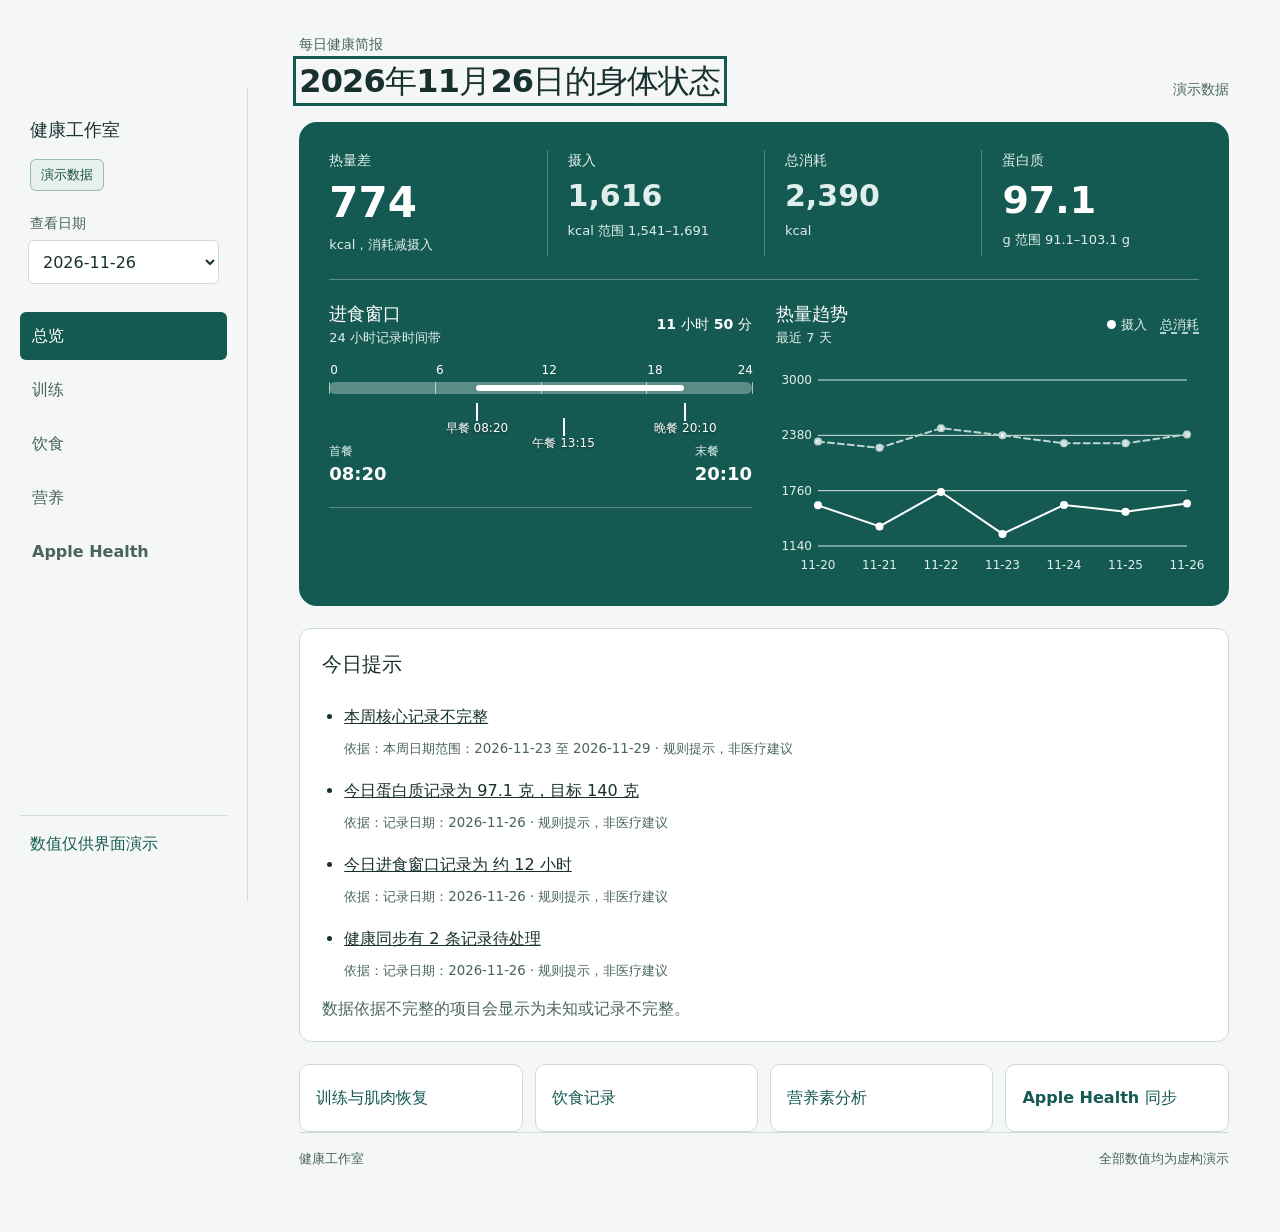
==== commit 4aa96d2d: "Publish Health Dashboard V2.1 demo (simulated data only); keep V2 at /v2/ and V1 at /v1/" ====
--- a/index.html
+++ b/index.html
@@ -12,18 +12,20 @@
   <a class="skip" href="#main">跳到主要内容</a>
   <div class="mobile-header">
     <header class="top">
-      <a class="brand" href="#overview"><span class="brand-mark" aria-hidden="true">+</span><span><strong>健康工作室</strong><small>每日健康简报</small></span></a>
-      <div class="top-tools"><span class="sample-badge">演示数据</span><label for="day-select">查看日期</label><select id="day-select" data-control="date-switch" name="date" aria-label="查看日期"></select></div>
+      <a class="brand" href="#/overview"><span class="brand-mark" aria-hidden="true">+</span><span><strong>健康工作室</strong><small>每日健康简报</small></span></a>
+      <div class="top-tools"><span class="sample-badge">演示数据</span><label class="mobile-date-label" for="day-select">日期</label><select id="day-select" data-control="date-switch" name="date" aria-label="查看日期"></select></div>
     </header>
-    <nav class="mobile-nav" aria-label="主导航">
-      <a class="active" href="#overview" aria-current="location">总览</a><a href="#training">训练</a><a href="#diet">饮食</a><a href="#nutrients">营养素</a><a href="#sync">Apple Health</a>
-    </nav>
   </div>
   <div class="shell">
-    <aside class="sidebar"><div class="side-caption">健康工作室</div><nav aria-label="主导航"><a class="active" href="#overview" aria-current="location">总览</a><a href="#training">训练</a><a href="#diet">饮食</a><a href="#nutrients">营养素</a><a href="#sync">Apple Health</a></nav><div class="side-note">演示数据<small>数值仅供界面演示</small></div></aside>
-    <main id="main">
-      <section id="overview" data-module="overview" class="module">
-        <div class="page-heading"><div><p class="eyebrow">每日健康简报</p><h1 data-dynamic-title></h1></div><span class="sync-summary">演示数据</span></div>
+    <aside class="sidebar"><a class="side-caption" href="#/overview">健康工作室</a><span class="sample-badge">演示数据</span><label for="side-day-select">查看日期</label><select id="side-day-select" data-control="date-switch" aria-label="查看日期"></select><nav aria-label="主导航">
+      <a data-nav="overview" href="#/overview">总览</a><a data-nav="workout" href="#/workout">训练</a><a data-nav="food" href="#/food">饮食</a><a data-nav="nutrition" href="#/nutrition">营养</a><a data-nav="apple-health" href="#/apple-health">Apple Health</a>
+    </nav><div class="side-note">数值仅供界面演示</div></aside>
+    <nav class="mobile-nav" aria-label="主导航">
+      <a data-nav="overview" href="#/overview"><span class="nav-icon icon-overview" aria-hidden="true"></span>总览</a><a data-nav="workout" href="#/workout"><span class="nav-icon icon-workout" aria-hidden="true"></span>训练</a><a data-nav="food" href="#/food"><span class="nav-icon icon-food" aria-hidden="true"></span>饮食</a><a data-nav="nutrition" href="#/nutrition"><span class="nav-icon icon-nutrition" aria-hidden="true"></span>营养</a><a data-nav="apple-health" href="#/apple-health"><span class="nav-icon icon-health" aria-hidden="true"></span>健康</a>
+    </nav>
+    <main id="main" tabindex="-1">
+      <section id="overview" data-module="overview" data-page="overview" class="module">
+        <div class="page-heading"><div><p class="eyebrow">每日健康简报</p><h1 data-dynamic-title tabindex="-1" data-page-title></h1></div><span class="sync-summary">演示数据</span></div>
         <div class="hero-state">
           <div class="hero-metrics">
             <article class="metric lead"><span>热量差</span><strong data-metric="deficit-kcal"></strong><small>kcal，消耗减摄入</small></article>
@@ -32,27 +34,32 @@
             <article class="metric"><span>蛋白质</span><strong data-metric="protein-g"></strong><small>g <i data-metric-note="protein-g">区间中值口径</i></small></article>
           </div>
           <div class="overview-grid">
-            <article class="eating-panel"><div class="panel-title"><div><h2>进食窗口</h2><p>24 小时记录时间带</p></div><span class="window-total" data-metric="eating-duration"></span></div><div class="day-band"><div class="window-track"><span hidden></span><span class="window-meals"></span><span class="window-ticks"><i data-time="0"></i><i data-time="6"></i><i data-time="12"></i><i data-time="18"></i><i data-time="24"></i></span></div></div><div class="window-times"><span>首餐 <strong data-metric="eating-first"></strong></span><span>末餐 <strong data-metric="eating-last"></strong></span></div><div class="panel-foot"><span>近 7 天训练 <b data-metric="week-workouts"></b> 次</span><span>最近体重 <b data-metric="latest-weight"></b></span><span>7 日均值 <b data-metric="weight-avg7"></b></span></div></article>
+            <article class="eating-panel"><div class="panel-title"><div><h2>进食窗口</h2><p>24 小时记录时间带</p></div><span class="window-total" data-metric="eating-duration"></span></div><div class="day-band"><div class="window-track"><span hidden></span><span class="window-meals"></span><span class="window-ticks"><i data-time="0"></i><i data-time="6"></i><i data-time="12"></i><i data-time="18"></i><i data-time="24"></i></span></div></div><div class="window-times"><span>首餐 <strong data-metric="eating-first"></strong></span><span>末餐 <strong data-metric="eating-last"></strong></span></div><div class="panel-foot"></div></article>
             <article class="mini-chart"><div class="panel-title"><div><h2>热量趋势</h2><p data-range-label></p></div><span class="legend"><i></i>摄入　<span class="burn-key">总消耗</span></span></div><div id="overview-chart"></div></article>
           </div>
         </div>
+        <section id="daily-hints" data-hints class="panel daily-hints"><h2>今日提示</h2><p>提示内容将在后续接入。</p></section>
+        <section class="page-entries" aria-label="功能入口"><a href="#/workout">训练与肌肉恢复</a><a href="#/food">饮食记录</a><a href="#/nutrition">营养素分析</a><a href="#/apple-health">Apple Health 同步</a></section>
       </section>
-      <section id="training" data-module="training" class="module"><div class="section-heading"><div><p class="eyebrow">活动</p><h2>训练记录</h2></div><span class="section-meta">按日期查看频率与训练</span></div>
-        <article class="panel chart-panel"><div class="panel-title"><div><h3>训练频率</h3><p>选择日期筛选记录</p></div><span class="legend"><i></i>训练次数</span></div><div id="heatmap"></div><div class="distribution"><div><h3>训练类型分布</h3><div id="distribution"></div></div><div class="chart-legend"><button data-filter="力量训练" aria-pressed="false"><i class="swatch strength"></i>力量训练</button><button data-filter="快走" aria-pressed="false"><i class="swatch walk"></i>快走</button><button data-filter="骑行" aria-pressed="false"><i class="swatch bike"></i>骑行</button></div></div></article>
-        <article class="panel trend-panel"><div class="panel-title"><div><h3>近期训练量</h3><p data-range-label></p></div><span class="legend">时长　活动热量</span></div><div id="training-trends"></div></article>
-        <article class="list-panel"><div class="panel-title"><div><h3>训练列表</h3><p id="workout-filter-label">最近训练，时长与活动热量</p></div><button class="text-button" id="clear-filter">清除筛选</button></div><div data-list="workouts" id="workout-list"></div></article>
+      <section id="workout" data-module="training" data-page="workout" class="module" hidden>
+        <div class="section-heading"><div><p class="eyebrow">训练与恢复</p><h2 tabindex="-1" data-page-title>训练</h2></div><span class="section-meta">状态来自训练记录，不由缺失数据推断</span></div>
+        <article class="panel recovery-panel"><div class="panel-title"><div><h3>肌肉恢复估计</h3><p>选择身体区域查看训练记录与估计依据</p></div></div><div class="body-view-switch" role="group" aria-label="切换人体视图"><button type="button" class="selected" data-control="body-view" data-view="front" aria-pressed="true">正面</button><button type="button" data-control="body-view" data-view="back" aria-pressed="false">背面</button></div><div id="body-maps" class="body-maps"></div><div id="recovery-legend" class="recovery-legend"></div><section id="muscle-detail" class="muscle-detail" aria-live="polite"></section></article>
+        <article class="panel coverage-panel"><div class="panel-title"><div><h3>本周肌群覆盖</h3><p>按迪拜时区周一至周日统计</p></div><button type="button" id="coverage-clear" class="text-button">清除筛选</button></div><div class="coverage-filters"><label>起始日期<select data-control="coverage-date-from"></select></label><label>结束日期<select data-control="coverage-date-to"></select></label><label>肌群<select data-control="coverage-muscle"></select></label><label>训练类型<select data-control="coverage-type"></select></label><label>数据来源<select data-control="coverage-source"></select></label></div><div id="coverage-rows" class="coverage-rows"></div><h3 class="balance-title">大类训练量分布</h3><div id="coverage-balance" class="coverage-balance"></div></article>
+        <article class="panel day-status-panel"><div class="panel-title"><div><h3>近 14 天训练记录</h3><p>合并状态与训练次数；空白只表示尚未记录</p></div></div><div id="day-status-strip" class="day-status-strip"></div><div id="activity-heatmap" class="activity-heatmap"></div><div id="day-status-legend" class="day-status-legend"></div></article>
+        <details class="panel trend-panel workout-fold"><summary>趋势与训练列表</summary><div class="panel-title"><div><h3>训练时长与活动热量</h3><p>空缺断线；均值仅按有记录日期计算</p></div></div><div id="training-trends"></div><div class="panel-title"><div><h3>训练记录</h3><p>动作、组数与来源</p></div></div><div data-list="workouts" id="workout-list"></div></details>
       </section>
-      <section id="diet" data-module="nutrition-diet" class="module"><div class="section-heading"><div><p class="eyebrow">摄入</p><h2>饮食记录</h2></div><span class="section-meta">按所选日期更新</span></div>
+      <section id="diet" data-module="nutrition-diet" data-page="food" class="module" hidden><div class="section-heading"><div><p class="eyebrow">摄入</p><h2 tabindex="-1" data-page-title>饮食记录</h2></div><span class="section-meta">按所选日期更新</span></div>
         <div class="diet-grid"><article class="panel meal-panel"><div class="panel-title"><div><h3 data-meal-title></h3><p>三餐摄入分布</p></div><strong id="meal-total" class="small-total"></strong></div><div id="meal-bars"></div></article><article class="panel timeline-panel"><div class="panel-title"><div><h3>进食时间轴</h3><p>实际记录时点</p></div><span id="timeline-window"></span></div><div id="timeline"></div></article></div>
         <div class="trend-grid"><article class="panel"><div class="panel-title"><div><h3>热量趋势</h3><p data-range-label></p></div><span class="legend"><i></i>摄入</span></div><div id="kcal-chart"></div></article><article class="panel"><div class="panel-title"><div><h3>蛋白质趋势</h3><p data-range-label></p></div><span class="legend protein"><i></i>蛋白质</span></div><div id="protein-chart"></div></article></div>
         <article class="food-details-panel"><div class="panel-title"><div><h3>食物记录</h3><p>能量与主要营养素；展开查看详情</p></div></div><div id="food-details"></div></article>
       </section>
-      <section id="nutrients" data-module="nutrients" class="module"><div class="section-heading"><div><p class="eyebrow">食物成分</p><h2>营养素</h2></div><label class="switch-label">趋势指标<select data-control="nutrient-switch" id="nutrient-select" name="nutrient"></select></label></div>
+      <section id="nutrients" data-module="nutrients" data-page="nutrition" class="module" hidden><div class="section-heading"><div><p class="eyebrow">食物成分</p><h2 tabindex="-1" data-page-title>营养素</h2></div><label class="switch-label">趋势指标<select data-control="nutrient-switch" id="nutrient-select" name="nutrient"></select></label></div>
         <article class="nutrient-focus panel"><div class="panel-title"><div><h3>核心营养素</h3><p>数值、单位与示例目标</p></div><span class="target-badge">示例目标</span></div><div id="core-nutrients"></div></article>
         <div class="nutrient-layout"><article class="panel nutrient-chart-panel"><div class="panel-title"><div><h3 data-nutrient-title></h3><p>逐项累计，未知值不按零计算</p></div><span class="target-badge" data-target-mode>示例目标</span></div><p id="coverage-summary"></p><div id="nutrient-chart"></div></article><article class="panel nutrient-table-panel"><details data-expand="micronutrients"><summary>维生素和矿物质 <span>查看逐项明细</span></summary><div id="nutrient-rows"></div></details></article></div>
       </section>
-      <section id="sync" data-module="sync" class="module"><div class="section-heading"><div><p class="eyebrow">来源与可信度</p><h2>Apple Health</h2></div><span class="section-meta">最后同步 <b id="last-sync"></b></span></div>
+      <section id="sync" data-module="sync" data-page="apple-health" class="module" hidden><div class="section-heading"><div><p class="eyebrow">来源与可信度</p><h2 tabindex="-1" data-page-title>Apple Health</h2></div><span class="section-meta">最后同步 <b id="last-sync"></b></span></div>
         <div id="sync-statuses" class="sync-statuses"></div><article class="panel source-table-panel"><div class="panel-title"><div><h3>数据来源时间线</h3><p>冲突双方并列显示，状态同时使用图标与文字</p></div></div><div id="source-records"></div></article><article class="panel"><div class="panel-title"><div><h3>处理记录</h3><p>补录与核对均保留来源</p></div></div><div id="audit-list" class="audit-list" aria-live="polite"></div></article>
+        <article class="panel ah-backfill-panel"><div class="panel-title"><div><h3>延迟补录演练</h3><p>按规则计划和模拟应用的结果</p></div></div><div id="ah-statuses"></div><div id="ah-batches"></div><div id="ah-energy"></div></article>
       </section>
       <footer>健康工作室 <span>全部数值均为虚构演示</span></footer>
     </main>
--- a/styles/app.css
+++ b/styles/app.css
@@ -1134,3 +1134,237 @@
     transition-duration: .01ms!important;
   }
 }
+
+/* V2.1 page navigation and training detail surfaces */
+[hidden] { display: none !important; }
+.mobile-header { display: none; }
+.shell { max-width: none; grid-template-columns: 248px minmax(0, 1fr); }
+.sidebar { position: fixed; inset: 0 auto 0 0; z-index: 30; width: 248px; height: 100vh; padding: 28px 20px; background: var(--mist); }
+.sidebar .side-caption { padding: 0 10px 16px; color: var(--ink); font-size: 18px; font-weight: 650; text-decoration: none; }
+.sidebar > .sample-badge { align-self: flex-start; margin: 0 10px 22px; }
+.sidebar > label { margin: 0 10px 6px; color: var(--slate); font-size: 14px; }
+.sidebar > select { min-height: 44px; margin: 0 8px 28px; padding: 8px 10px; border: 1px solid var(--line); border-radius: 6px; background: var(--paper); color: var(--ink); }
+.sidebar nav a { min-height: 48px; }
+.sidebar nav a[aria-current="page"] { color: #fff; background: var(--pine); }
+main { grid-column: 2; width: min(100%, 1440px); padding: 34px clamp(24px, 4vw, 60px) 64px; }
+.module { margin-bottom: 0; }
+.page-entries { display: grid; grid-template-columns: repeat(4, minmax(0, 1fr)); gap: 12px; margin: 22px 0 0; }
+.page-entries a { display: flex; align-items: center; min-height: 68px; padding: 16px; border: 1px solid var(--line); border-radius: 10px; background: var(--paper); color: var(--pine); font-weight: 600; text-decoration: none; }
+.page-entries a:hover { border-color: var(--pine); }
+.daily-hints { margin: 22px 0 0; }
+.daily-hints h2 { margin: 0 0 6px; font-size: 20px; }
+.daily-hints p { margin: 0; color: var(--slate); }
+.day-status-strip { display: grid; grid-template-columns: repeat(14, minmax(42px, 1fr)); overflow-x: auto; gap: 6px; padding: 4px 2px 12px; }
+.day-status { display: grid; justify-items: center; align-content: center; gap: 5px; min-width: 42px; min-height: 62px; border: 1px solid var(--line); border-radius: 8px; background: #fff; }
+.day-status time { font-variant-numeric: tabular-nums; font-weight: 650; }
+.day-status small { font-size: 10px; text-align: center; line-height: 1.25; }
+.status-mark { display: block; width: 12px; height: 12px; border: 2px solid currentColor; border-radius: 50%; background: currentColor; }
+.status-confirmed_workout { color: #155a52; }
+.status-confirmed_rest { color: #52666a; }
+.status-confirmed_rest .status-mark { background: transparent; border-radius: 2px; transform: rotate(45deg); }
+.status-unrecorded { color: #53625e; }
+.status-unrecorded .status-mark { background: repeating-linear-gradient(135deg,#fff 0 3px,#9aa8a3 3px 5px); }
+.status-ah_pending { color: #76561b; }
+.status-ah_pending .status-mark { border-radius: 2px; background: repeating-linear-gradient(45deg,#fff 0 3px,#b78327 3px 5px); }
+.status-estimated { color: #695384; }
+.status-estimated .status-mark { background: transparent; border-style: dashed; }
+.status-synced { color: #3f5d72; }
+.status-synced .status-mark { border-radius: 2px; }
+.day-status-legend,.recovery-legend { display: flex; flex-wrap: wrap; gap: 8px 16px; color: var(--ink); }
+.activity-heatmap { display: grid; grid-template-columns: repeat(14, minmax(36px, 1fr)); gap: 6px; overflow-x: auto; }
+.activity-cell { display: grid; min-width: 36px; min-height: 54px; place-content: center; justify-items: center; gap: 3px; border: 1px solid var(--line); border-radius: 7px; background: #fff; color: var(--ink); }
+.activity-cell strong { font-size: 16px; }
+.activity-cell time { font-size: 11px; color: var(--slate); }
+.activity-cell.status-confirmed_workout { border-color: #155a52; background: #d9e9e3; }
+.activity-cell.status-confirmed_rest { border-color: #83918d; background: #edf1ef; }
+.activity-cell.status-unrecorded { border-style: dashed; background: repeating-linear-gradient(135deg,#fff 0 6px,#edf1ef 6px 8px); }
+.activity-cell.status-ah_pending { border-color: #a47b2d; background: repeating-linear-gradient(45deg,#fff 0 6px,#f4ebd6 6px 8px); }
+.activity-cell.status-estimated { border-style: dashed; background: #eee8f3; }
+.activity-cell.status-synced { border-color: #57758a; background: #e4edf2; }
+.legend-status,.recovery-key { display: inline-flex; align-items: center; gap: 7px; font-size: 13px; }
+.legend-status .status-mark { width: 11px; height: 11px; }
+.body-view-switch { display: none; }
+.body-maps { display: grid; grid-template-columns: repeat(2, minmax(220px, 1fr)); gap: 18px; max-width: 760px; margin: 0 auto; }
+.body-map-panel { text-align: center; }
+.body-map-panel h3 { margin: 0 0 6px; color: var(--slate); font-size: 15px; font-weight: 550; }
+.body-map-svg { width: min(100%, 330px); height: auto; overflow: visible; }
+.body-silhouette { fill: #e8eeeb; stroke: #82938d; stroke-width: 1.8; stroke-linejoin: round; }
+.muscle-shape { fill: #d5ded9; stroke: #fff; stroke-width: 2; cursor: pointer; transition: filter .12s ease; }
+.muscle-shape:hover,.muscle-shape:focus { filter: brightness(.88); stroke: #18312f; stroke-width: 3; }
+.muscle-shape.status-recent { fill: #b84a43; }
+.muscle-shape.status-recovering { fill: #c97837; }
+.muscle-shape.status-near { fill: #d5ad3d; }
+.muscle-shape.status-window_passed { fill: #4d8062; }
+.muscle-shape.status-unknown { fill: url(#unknown-hatch); }
+.muscle-mark { pointer-events: none; font-size: 8px; font-weight: 750; }
+.mark-recent,.mark-recovering,.mark-window_passed { fill: #fff; }
+.mark-near,.mark-unknown { fill: #18312f; }
+.recovery-legend { margin: 8px 0 16px; }
+.recovery-key i { width: 14px; height: 14px; border: 1px solid #55645f; border-radius: 4px; background: #b84a43; }
+.recovery-key.status-recovering i { background: #c97837; }
+.recovery-key.status-near i { background: #d5ad3d; }
+.recovery-key.status-window_passed i { background: #4d8062; }
+.recovery-key.status-unknown i { background: repeating-linear-gradient(135deg,#f5f7f6 0 3px,#879590 3px 4px); }
+.muscle-detail { padding: 16px; border: 1px solid var(--line); border-radius: 10px; background: #f8faf9; }
+.muscle-detail h3 { margin: 0 0 10px; }
+.muscle-detail dl { display: grid; grid-template-columns: minmax(110px, .35fr) 1fr; gap: 6px 14px; margin: 0; }
+.muscle-detail dt { color: var(--slate); }
+.muscle-detail dd { margin: 0; font-weight: 550; }
+.recovery-disclaimer { margin: 14px 0 0; color: var(--slate); font-size: 13px; }
+.coverage-filters { display: grid; grid-template-columns: repeat(5, minmax(120px, 1fr)); gap: 10px; margin-bottom: 16px; }
+.coverage-filters label { display: grid; gap: 4px; color: var(--slate); font-size: 13px; }
+.coverage-filters select { min-height: 44px; padding: 7px 9px; border: 1px solid var(--line); border-radius: 6px; background: #fff; color: var(--ink); }
+.coverage-row { display: grid; grid-template-columns: minmax(100px, .7fr) 1.4fr .5fr 1fr; gap: 12px; align-items: center; padding: 10px 4px; border-top: 1px solid var(--line); }
+.coverage-row strong { color: var(--ink); }
+.coverage-row span { font-size: 14px; }
+.balance-title { margin: 22px 0 8px; font-size: 16px; }
+.coverage-balance { display: grid; grid-template-columns: repeat(2, minmax(0,1fr)); gap: 10px 24px; }
+.balance-row { display: grid; grid-template-columns: 48px minmax(60px,1fr) auto; gap: 8px; align-items: center; }
+.balance-track { height: 9px; overflow: hidden; border-radius: 10px; background: #e1e9e5; }
+.balance-track i { display: block; height: 100%; border-radius: inherit; background: var(--pine); }
+.balance-row small { color: var(--slate); }
+.trend-mean { margin: -2px 0 6px; color: var(--slate); font-size: 14px; }
+.trend-graph svg { width: 100% !important; height: auto; }
+.workout-row { display: grid; grid-template-columns: 130px 1fr auto auto; gap: 8px 14px; align-items: center; padding: 14px 0; border-bottom: 1px solid var(--line); }
+.workout-row small { grid-column: 2 / -1; color: var(--slate); }
+.workout-row .tag { justify-self: start; }
+
+@media (max-width: 1023px) {
+  .mobile-header { display: block; position: sticky; top: 0; z-index: 30; border-bottom: 1px solid var(--line); }
+  .top { min-height: 68px; padding: 8px 16px; }
+  .brand small,.mobile-date-label { display: none; }
+  .top-tools { gap: 8px; }
+  .top-tools .sample-badge { min-height: 30px; padding: 3px 8px; }
+  .top select { min-height: 44px; min-width: 126px; padding: 6px 8px; font-size: 16px; }
+  .shell { display: block; padding-bottom: calc(76px + env(safe-area-inset-bottom)); }
+  .sidebar { display: none; }
+  main { width: 100%; padding: 22px 24px 32px; }
+  .mobile-nav { position: fixed; inset: auto 0 0; z-index: 50; display: grid; grid-template-columns: repeat(5, minmax(0,1fr)); padding: 6px 4px calc(6px + env(safe-area-inset-bottom)); border-top: 1px solid var(--line); background: rgba(255,255,255,.97); }
+  .mobile-nav a { min-height: 52px; flex-direction: column; justify-content: center; gap: 2px; padding: 3px 1px; border-radius: 6px; font-size: 11px; }
+  .mobile-nav a[aria-current="page"] { color: var(--pine); background: #e8f0ed; }
+  .nav-icon { width: 19px; height: 19px; position: relative; display: block; color: currentColor; }
+  .icon-overview { border: 2px solid currentColor; border-radius: 4px; }
+  .icon-overview::after { content: ''; position: absolute; inset: 4px; border-top: 2px solid; border-left: 2px solid; }
+  .icon-workout { border: 2px solid currentColor; border-radius: 50%; }
+  .icon-workout::after { content: ''; position: absolute; left: 7px; top: 2px; height: 11px; border-left: 2px solid; transform: rotate(35deg); }
+  .icon-food { border: 2px solid currentColor; border-radius: 3px 3px 8px 8px; }
+  .icon-food::before { content: ''; position: absolute; left: 7px; top: -4px; height: 6px; border-left: 2px solid; }
+  .icon-nutrition { border: 2px solid currentColor; border-radius: 50%; }
+  .icon-nutrition::after { content: ''; position: absolute; left: 7px; top: 2px; height: 11px; border-left: 2px solid; transform: rotate(-40deg); }
+  .icon-health::before,.icon-health::after { content: ''; position: absolute; background: currentColor; }
+  .icon-health::before { left: 8px; top: 2px; width: 3px; height: 15px; }
+  .icon-health::after { left: 2px; top: 8px; width: 15px; height: 3px; }
+  .page-entries { grid-template-columns: repeat(2, minmax(0,1fr)); }
+  .body-view-switch { display: grid; grid-template-columns: 1fr 1fr; gap: 6px; max-width: 420px; margin: 0 auto 10px; padding: 4px; border-radius: 8px; background: #e7eeeb; }
+  .body-view-switch button { min-height: 44px; border: 0; border-radius: 6px; color: var(--slate); background: transparent; }
+  .body-view-switch button.selected { color: #fff; background: var(--pine); }
+  .body-maps { grid-template-columns: 1fr; max-width: 420px; }
+  .body-map-panel h3 { display: none; }
+  .coverage-filters { grid-template-columns: repeat(2, minmax(0,1fr)); }
+  .coverage-row { grid-template-columns: 1fr 1fr; gap: 4px 8px; }
+  .coverage-row span:last-child { text-align: right; }
+}
+@media (max-width: 600px) {
+  main { padding: 18px 15px 28px; }
+  .top { padding-inline: 12px; }
+  .brand { gap: 8px; }
+  .brand-mark { width: 34px; height: 34px; }
+  .brand strong { font-size: 16px; }
+  .top-tools .sample-badge { font-size: 11px; }
+  .top select { min-width: 112px; max-width: 128px; }
+  .page-heading h1,.section-heading h2 { font-size: 27px; }
+  .page-entries a { min-height: 60px; padding: 11px; font-size: 14px; }
+  .coverage-filters { grid-template-columns: 1fr 1fr; }
+  .coverage-filters label:last-child { grid-column: 1 / -1; }
+  .coverage-balance { grid-template-columns: 1fr; }
+  .muscle-detail { padding: 12px; }
+  .muscle-detail dl { grid-template-columns: 105px minmax(0,1fr); gap: 5px 9px; font-size: 14px; }
+  .workout-row { grid-template-columns: minmax(0,1fr) auto; gap: 5px 9px; }
+  .workout-row time,.workout-row strong,.workout-row span,.workout-row small { grid-column: 1; }
+  .workout-row em { grid-column: 2; grid-row: 1 / span 2; }
+}
+.module [tabindex="-1"]:focus:not(:focus-visible) { outline: none; }
+.ah-cards { display: grid; grid-template-columns: repeat(5,minmax(0,1fr)); gap: 12px; margin: 16px 0; }
+.ah-count,.ah-row { padding: 14px; border: 1px solid var(--line); border-radius: 10px; background: #fff; }
+.ah-count { font-weight: 700; }
+.ah-conflict { border-color: #b84a43; background: #fff7f5; }
+.ah-pending { border-color: #b88430; background: #fffaf0; }
+.ah-corrected,.ah-backfilled,.ah-synced { border-color: #73958a; }
+.ah-row { margin: 10px 0; }
+.ah-row h3 { margin: 0 0 8px; }
+.ah-row p,.ah-energy-note,.ah-demo-note { overflow-wrap: anywhere; }
+.ah-demo-note,.demo-note { padding: 12px; border-radius: 8px; background: #f5eee0; }
+.food-page-content { display: grid; gap: 14px; }
+.food-total { font-size: 20px; font-weight: 700; }
+.food-time-axis { display: flex; flex-wrap: wrap; gap: 12px 24px; padding: 12px 24px; background: #f6f8f7; border-radius: 8px; }
+.food-meal-card { padding: 14px; background: #fff; border: 1px solid var(--line); border-radius: 10px; }
+.food-meal-card h3 { margin-top: 0; }
+.food-main,.food-extra { display: flex; flex-wrap: wrap; gap: 8px 14px; }
+.food-main span,.food-extra span { font-size: 13px; }
+.food-row { padding: 10px 0; border-bottom: 1px solid var(--line); }
+.food-row details { margin-top: 8px; }
+.daily-hint-list { padding-left: 22px; }
+.daily-hint-list li { margin: 10px 0; }
+.daily-hint-list small { display: block; color: var(--slate); }
+@media (max-width: 700px) { .ah-cards { grid-template-columns: repeat(2,minmax(0,1fr)); } .ah-count:last-child { grid-column: 1 / -1; } }
+
+/* V2.1 review fixes: hit areas, readable state marks and compact mobile training order. */
+:focus:not(:focus-visible) { outline: none; }
+.mobile-nav a { font-size: 12px; }
+.day-status small,.legend-status,.recovery-key,.coverage-filters label,.panel-foot small { font-size: 12px; }
+.daily-hint-list a { display: inline-flex; align-items: center; min-height: 44px; }
+.skip { min-height: 44px; }
+.source-records,.audit-list { margin-top: 12px; }
+#nutrition-source-summary { margin-top: 14px; }
+.body-map-panel { min-width: 0; }
+.body-map-svg { max-width: 330px; }
+.body-silhouette { fill: #e8eeeb; stroke: #758680; stroke-width: 1.6; stroke-linejoin: round; }
+.body-detail-line { fill: none; stroke: #a1aea9; stroke-width: 1.1; stroke-linecap: round; }
+.muscle-target { cursor: pointer; }
+.muscle-target:focus { outline: none; }
+.muscle-target:focus .muscle-hit,.muscle-target:hover .muscle-hit { stroke: #203a36; stroke-width: 2.2; filter: brightness(.92); }
+.muscle-hit { stroke: #fff; stroke-width: 1.5; stroke-linejoin: round; pointer-events: auto; }
+.muscle-hit-area { fill: none; stroke: transparent; stroke-width: 10; stroke-linejoin: round; pointer-events: stroke; }
+.muscle-hit.status-recent { fill: #df9b94; }
+.muscle-hit.status-recovering { fill: #c97837; }
+.muscle-hit.status-near { fill: #d5ad3d; }
+.muscle-hit.status-window_passed { fill: #7ea98d; }
+.muscle-hit.status-unknown { fill: url(#unknown-hatch-front); }
+.view-back .muscle-hit.status-unknown { fill: url(#unknown-hatch-back); }
+.muscle-mark { pointer-events: none; font-size: 12px; font-weight: 750; }
+.mark-recent,.mark-recovering,.mark-near,.mark-window_passed,.mark-unknown { fill: #182b2c; }
+.mark-recovering { fill: #101e1f; }
+.recovery-key.status-recent i { background: #df9b94; }
+.recovery-key.status-window_passed i { background: #7ea98d; }
+.recovery-key.status-recent i { background: #b84a43; }
+.recovery-key.status-recovering i { background: #c97837; }
+.recovery-key.status-near i { background: #d5ad3d; }
+.recovery-key.status-window_passed i { background: #4d8062; }
+.recovery-key.status-unknown i { background: repeating-linear-gradient(135deg,#f5f7f6 0 3px,#687872 3px 4px); }
+.workout-fold { margin-top: 12px; }
+.workout-fold > summary { min-height: 44px; display: flex; align-items: center; font-weight: 650; cursor: pointer; }
+.trend-graph { min-width: 0; overflow: hidden; }
+.trend-graph svg { max-width: 100%; }
+.diet-grid,.trend-grid,.nutrient-layout,.overview-grid,#training-trends { grid-template-columns: repeat(2,minmax(0,1fr)); }
+#main { min-width: 0; }
+main,.module,.panel,.food-details-panel,.list-panel { min-width: 0; }
+.ah-backfill-panel { margin-top: 14px; }
+.filter-note { grid-column: 1/-1; margin: 2px 0 0; color: var(--slate); }
+.activity-heatmap { margin-top: -6px; }
+@media(max-width:1023px) {
+  .body-maps { grid-template-columns: 1fr; }
+  .body-map-panel h3 { display: none; }
+  .mobile-nav a { font-size: 12px; }
+}
+@media(max-width:700px) {
+  .diet-grid,.trend-grid,.nutrient-layout,.overview-grid,#training-trends { grid-template-columns: minmax(0,1fr); }
+  .day-status-strip,.activity-heatmap { grid-template-columns: repeat(14,minmax(0,1fr)); gap: 3px; }
+  .day-status { min-width: 0; min-height: 58px; padding: 2px; }
+  .day-status small { font-size: 0; }
+  .day-status time { font-size: 12px; }
+  .activity-cell { min-width: 0; min-height: 48px; }
+  .activity-cell strong,.activity-cell time { font-size: 11px; }
+  .recovery-legend { gap: 8px 10px; }
+  .coverage-filters { grid-template-columns: repeat(2,minmax(0,1fr)); }
+  .coverage-filters label:last-child { grid-column: 1/-1; }
+}
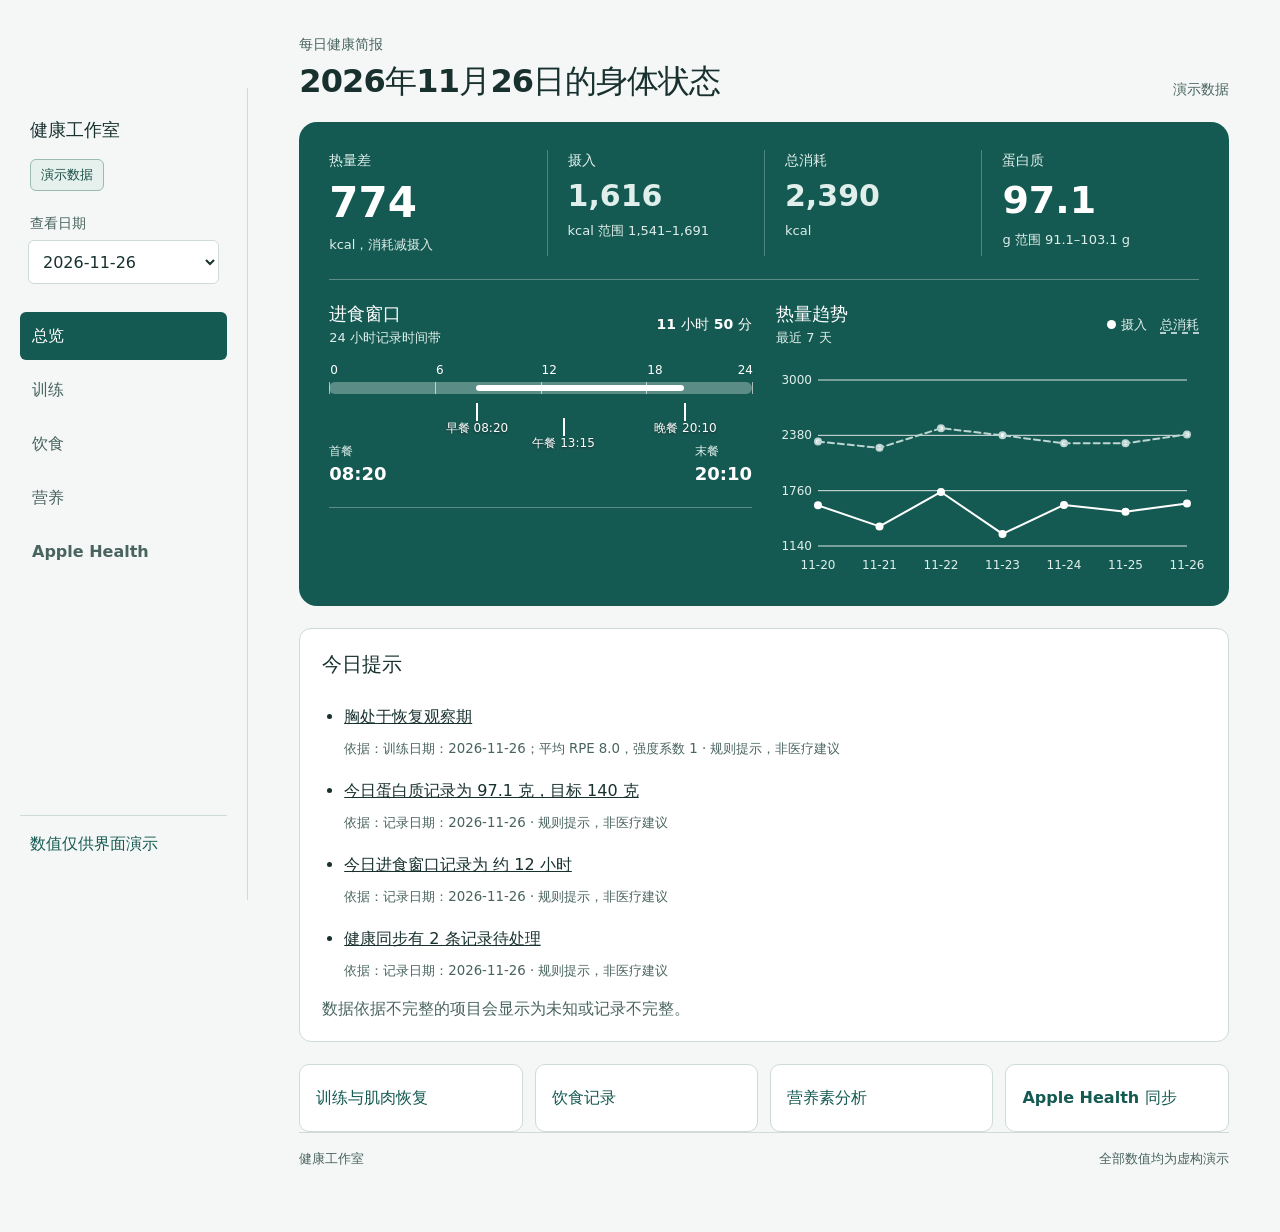
==== commit d38ada46: "Publish V2.1 professional muscle map (Open-Muscle-Map, MIT) + result-first workout + summary-first A" ====
--- a/index.html
+++ b/index.html
@@ -42,11 +42,12 @@
         <section class="page-entries" aria-label="功能入口"><a href="#/workout">训练与肌肉恢复</a><a href="#/food">饮食记录</a><a href="#/nutrition">营养素分析</a><a href="#/apple-health">Apple Health 同步</a></section>
       </section>
       <section id="workout" data-module="training" data-page="workout" class="module" hidden>
-        <div class="section-heading"><div><p class="eyebrow">训练与恢复</p><h2 tabindex="-1" data-page-title>训练</h2></div><span class="section-meta">状态来自训练记录，不由缺失数据推断</span></div>
-        <article class="panel recovery-panel"><div class="panel-title"><div><h3>肌肉恢复估计</h3><p>选择身体区域查看训练记录与估计依据</p></div></div><div class="body-view-switch" role="group" aria-label="切换人体视图"><button type="button" class="selected" data-control="body-view" data-view="front" aria-pressed="true">正面</button><button type="button" data-control="body-view" data-view="back" aria-pressed="false">背面</button></div><div id="body-maps" class="body-maps"></div><div id="recovery-legend" class="recovery-legend"></div><section id="muscle-detail" class="muscle-detail" aria-live="polite"></section></article>
+        <div class="section-heading"><div><p class="eyebrow">训练与恢复</p><h2 tabindex="-1" data-page-title>训练</h2></div></div>
+        <article class="panel recovery-panel"><div class="panel-title"><div><h3>肌肉恢复估计</h3><p>点选肌群查看详情</p></div></div><div class="recovery-layout"><div class="recovery-figure"><div class="body-view-switch" role="group" aria-label="切换人体视图"><button type="button" class="selected" data-control="body-view" data-view="front" aria-pressed="true">正面</button><button type="button" data-control="body-view" data-view="back" aria-pressed="false">背面</button></div><div id="recovery-legend" class="recovery-legend"></div><div id="body-maps" class="body-maps"></div><div id="muscle-chips" class="muscle-chips" role="group" aria-label="按名称选择肌群"></div><div id="muscle-peek" class="muscle-peek" hidden></div></div><section id="muscle-detail" class="muscle-detail" aria-live="polite"></section></div></article>
         <article class="panel coverage-panel"><div class="panel-title"><div><h3>本周肌群覆盖</h3><p>按迪拜时区周一至周日统计</p></div><button type="button" id="coverage-clear" class="text-button">清除筛选</button></div><div class="coverage-filters"><label>起始日期<select data-control="coverage-date-from"></select></label><label>结束日期<select data-control="coverage-date-to"></select></label><label>肌群<select data-control="coverage-muscle"></select></label><label>训练类型<select data-control="coverage-type"></select></label><label>数据来源<select data-control="coverage-source"></select></label></div><div id="coverage-rows" class="coverage-rows"></div><h3 class="balance-title">大类训练量分布</h3><div id="coverage-balance" class="coverage-balance"></div></article>
-        <article class="panel day-status-panel"><div class="panel-title"><div><h3>近 14 天训练记录</h3><p>合并状态与训练次数；空白只表示尚未记录</p></div></div><div id="day-status-strip" class="day-status-strip"></div><div id="activity-heatmap" class="activity-heatmap"></div><div id="day-status-legend" class="day-status-legend"></div></article>
+        <article class="panel day-status-panel"><div class="panel-title"><div><h3>近 14 天训练记录</h3><p>每日状态与训练次数</p></div></div><div id="day-status-strip" class="day-status-strip"></div><div id="activity-heatmap" class="activity-heatmap"></div><div id="day-status-legend" class="day-status-legend"></div></article>
         <details class="panel trend-panel workout-fold"><summary>趋势与训练列表</summary><div class="panel-title"><div><h3>训练时长与活动热量</h3><p>空缺断线；均值仅按有记录日期计算</p></div></div><div id="training-trends"></div><div class="panel-title"><div><h3>训练记录</h3><p>动作、组数与来源</p></div></div><div data-list="workouts" id="workout-list"></div></details>
+        <details class="panel workout-rules"><summary>动作映射与恢复规则</summary><div id="rules-summary" class="rules-summary"></div><div id="rules-mapping" class="rules-mapping"></div></details>
       </section>
       <section id="diet" data-module="nutrition-diet" data-page="food" class="module" hidden><div class="section-heading"><div><p class="eyebrow">摄入</p><h2 tabindex="-1" data-page-title>饮食记录</h2></div><span class="section-meta">按所选日期更新</span></div>
         <div class="diet-grid"><article class="panel meal-panel"><div class="panel-title"><div><h3 data-meal-title></h3><p>三餐摄入分布</p></div><strong id="meal-total" class="small-total"></strong></div><div id="meal-bars"></div></article><article class="panel timeline-panel"><div class="panel-title"><div><h3>进食时间轴</h3><p>实际记录时点</p></div><span id="timeline-window"></span></div><div id="timeline"></div></article></div>
@@ -57,9 +58,15 @@
         <article class="nutrient-focus panel"><div class="panel-title"><div><h3>核心营养素</h3><p>数值、单位与示例目标</p></div><span class="target-badge">示例目标</span></div><div id="core-nutrients"></div></article>
         <div class="nutrient-layout"><article class="panel nutrient-chart-panel"><div class="panel-title"><div><h3 data-nutrient-title></h3><p>逐项累计，未知值不按零计算</p></div><span class="target-badge" data-target-mode>示例目标</span></div><p id="coverage-summary"></p><div id="nutrient-chart"></div></article><article class="panel nutrient-table-panel"><details data-expand="micronutrients"><summary>维生素和矿物质 <span>查看逐项明细</span></summary><div id="nutrient-rows"></div></details></article></div>
       </section>
-      <section id="sync" data-module="sync" data-page="apple-health" class="module" hidden><div class="section-heading"><div><p class="eyebrow">来源与可信度</p><h2 tabindex="-1" data-page-title>Apple Health</h2></div><span class="section-meta">最后同步 <b id="last-sync"></b></span></div>
-        <div id="sync-statuses" class="sync-statuses"></div><article class="panel source-table-panel"><div class="panel-title"><div><h3>数据来源时间线</h3><p>冲突双方并列显示，状态同时使用图标与文字</p></div></div><div id="source-records"></div></article><article class="panel"><div class="panel-title"><div><h3>处理记录</h3><p>补录与核对均保留来源</p></div></div><div id="audit-list" class="audit-list" aria-live="polite"></div></article>
-        <article class="panel ah-backfill-panel"><div class="panel-title"><div><h3>延迟补录演练</h3><p>按规则计划和模拟应用的结果</p></div></div><div id="ah-statuses"></div><div id="ah-batches"></div><div id="ah-energy"></div></article>
+      <section id="sync" data-module="sync" data-page="apple-health" class="module" hidden><div class="section-heading"><div><p class="eyebrow">来源与可信度</p><h2 tabindex="-1" data-page-title>Apple Health</h2></div></div>
+        <div class="ah-summary"><article class="ah-tile ah-tile-sync"><span class="ah-tile-label">最近同步时间</span><strong id="last-sync"></strong></article><div id="ah-statuses" class="ah-statuses"></div></div>
+        <details class="panel ah-fold ah-records"><summary>同步记录明细</summary>
+          <div class="panel-title"><div><h3>延迟补录演练</h3><p>按规则计划和模拟应用的结果</p></div></div><div id="ah-batches"></div>
+          <div class="panel-title"><div><h3>数据来源时间线</h3><p>冲突双方并列显示，状态同时使用图标与文字</p></div></div><div id="sync-statuses" class="sync-statuses"></div><div id="source-records"></div>
+        </details>
+        <details class="panel ah-fold ah-audit"><summary>处理历史与审计日志</summary>
+          <div class="panel-title"><div><h3>处理记录</h3><p>补录与核对均保留来源</p></div></div><div id="audit-list" class="audit-list" aria-live="polite"></div><div id="ah-energy"></div>
+        </details>
       </section>
       <footer>健康工作室 <span>全部数值均为虚构演示</span></footer>
     </main>
--- a/styles/app.css
+++ b/styles/app.css
@@ -12,6 +12,12 @@
   --carb:#8a5a18;
   --fat:#9a4f44;
   --fiber:#477049;
+  --rec-recent:#b5544d;
+  --rec-recovering:#c4702f;
+  --rec-near:#c9a22e;
+  --rec-passed:#4a8563;
+  --rec-unknown:#dde4e1;
+  --rec-hatch:#7d8c87;
   --radius-control:6px;
   --radius-chart:12px;
   --radius-section:18px;
@@ -439,9 +445,6 @@
 .macro-legend { display: flex; flex-wrap: wrap; gap: 12px; padding: 2px 0 8px; color: var(--ink); font-size: 12px; }
 .macro-legend span { display: inline-flex; align-items: center; gap: 5px; }
 .macro-legend i { width: 10px; height: 10px; border-radius: 2px; }
-.section-meta b {
-  color: var(--ink);
-}
 .distribution {
   display: grid;
   grid-template-columns: minmax(0,1fr) auto;
@@ -1183,30 +1186,59 @@
 .activity-cell.status-synced { border-color: #57758a; background: #e4edf2; }
 .legend-status,.recovery-key { display: inline-flex; align-items: center; gap: 7px; font-size: 13px; }
 .legend-status .status-mark { width: 11px; height: 11px; }
+.recovery-layout { display: grid; grid-template-columns: minmax(0, 1fr); gap: 20px; align-items: start; }
+.recovery-figure { min-width: 0; }
 .body-view-switch { display: none; }
-.body-maps { display: grid; grid-template-columns: repeat(2, minmax(220px, 1fr)); gap: 18px; max-width: 760px; margin: 0 auto; }
-.body-map-panel { text-align: center; }
+.body-maps { display: grid; grid-template-columns: repeat(2, minmax(0, 290px)); justify-content: center; gap: 18px; }
+.body-map-panel { min-width: 0; text-align: center; }
 .body-map-panel h3 { margin: 0 0 6px; color: var(--slate); font-size: 15px; font-weight: 550; }
-.body-map-svg { width: min(100%, 330px); height: auto; overflow: visible; }
-.body-silhouette { fill: #e8eeeb; stroke: #82938d; stroke-width: 1.8; stroke-linejoin: round; }
-.muscle-shape { fill: #d5ded9; stroke: #fff; stroke-width: 2; cursor: pointer; transition: filter .12s ease; }
-.muscle-shape:hover,.muscle-shape:focus { filter: brightness(.88); stroke: #18312f; stroke-width: 3; }
-.muscle-shape.status-recent { fill: #b84a43; }
-.muscle-shape.status-recovering { fill: #c97837; }
-.muscle-shape.status-near { fill: #d5ad3d; }
-.muscle-shape.status-window_passed { fill: #4d8062; }
-.muscle-shape.status-unknown { fill: url(#unknown-hatch); }
-.muscle-mark { pointer-events: none; font-size: 8px; font-weight: 750; }
-.mark-recent,.mark-recovering,.mark-window_passed { fill: #fff; }
-.mark-near,.mark-unknown { fill: #18312f; }
-.recovery-legend { margin: 8px 0 16px; }
-.recovery-key i { width: 14px; height: 14px; border: 1px solid #55645f; border-radius: 4px; background: #b84a43; }
-.recovery-key.status-recovering i { background: #c97837; }
-.recovery-key.status-near i { background: #d5ad3d; }
-.recovery-key.status-window_passed i { background: #4d8062; }
-.recovery-key.status-unknown i { background: repeating-linear-gradient(135deg,#f5f7f6 0 3px,#879590 3px 4px); }
-.muscle-detail { padding: 16px; border: 1px solid var(--line); border-radius: 10px; background: #f8faf9; }
-.muscle-detail h3 { margin: 0 0 10px; }
+.body-map-svg { max-width: 290px; margin: 0 auto; }
+/* Artwork regions are drawn at 3x viewBox units: a stroke-width of 9 renders as 3 viewBox units. */
+.body-silhouette path { fill: #e9eeec; stroke: #a3b2ad; stroke-width: 5; stroke-linejoin: round; }
+.body-map-svg .muscle-neutral { fill: #d3dcd8; stroke: #fff; stroke-width: 9; stroke-linejoin: round; pointer-events: none; }
+.body-map-svg .muscle-hit-area { fill: transparent; stroke: transparent; stroke-linejoin: round; pointer-events: all; cursor: pointer; }
+.muscle-target { cursor: pointer; }
+.body-map-svg .muscle-fill { stroke: #fff; stroke-width: 9; stroke-linejoin: round; pointer-events: visiblePainted; transition: filter .12s ease; }
+/* Unknown fills take their hatch from the per-view SVG pattern, so no CSS fill is set for them. */
+.muscle-fill.status-recent { fill: var(--rec-recent); }
+.muscle-fill.status-recovering { fill: var(--rec-recovering); }
+.muscle-fill.status-near { fill: var(--rec-near); }
+.muscle-fill.status-window_passed { fill: var(--rec-passed); }
+.hatch-base { fill: var(--rec-unknown); }
+.hatch-line { stroke: var(--rec-hatch); stroke-width: 6; }
+.muscle-target:hover .muscle-fill { filter: brightness(.92); }
+/* Stroke painted under the fill: only the outer half shows, so thin muscles keep their status colour. */
+.body-map-svg .muscle-target.is-selected .muscle-fill { paint-order: stroke; stroke: var(--ink); stroke-width: 18; }
+.body-map-svg .muscle-target:focus-visible { outline: none; }
+.body-map-svg .muscle-target:focus-visible .muscle-fill { stroke: #1d4ed8; stroke-width: 21; }
+.recovery-legend { justify-content: center; margin: 0 0 10px; }
+.recovery-key i { width: 14px; height: 14px; border: 1px solid rgba(24,49,47,.35); border-radius: 4px; }
+.recovery-key.status-recent i { background: var(--rec-recent); }
+.recovery-key.status-recovering i { background: var(--rec-recovering); }
+.recovery-key.status-near i { background: var(--rec-near); }
+.recovery-key.status-window_passed i { background: var(--rec-passed); }
+.recovery-key.status-unknown i { background: repeating-linear-gradient(135deg,var(--rec-unknown) 0 3px,var(--rec-hatch) 3px 4px); }
+.muscle-detail { min-width: 0; padding: 16px; border: 1px solid var(--line); border-radius: 10px; background: #f8faf9; overflow-wrap: anywhere; }
+.muscle-detail h3 { margin: 0 0 6px; }
+.muscle-status { font-weight: 600; }
+.muscle-status-line { display: flex; flex-wrap: wrap; align-items: center; gap: 4px 10px; margin: 0; }
+.muscle-status-label { color: var(--slate); font-size: 13px; }
+.muscle-status-line .recovery-key { font-size: 19px; }
+.muscle-hours { margin: 2px 0 12px; font-size: 17px; font-weight: 600; }
+.muscle-basis { margin-top: 12px; border-top: 1px solid var(--line); }
+.muscle-basis > summary { min-height: 44px; display: flex; align-items: center; gap: 8px; padding: 6px 0; font-size: 14px; font-weight: 650; cursor: pointer; }
+.muscle-basis summary small { display: block; color: var(--slate); font-size: 12px; font-weight: 400; }
+.muscle-basis dl { padding-top: 4px; font-size: 14px; }
+.muscle-recent { margin-top: 16px; padding-top: 12px; border-top: 1px solid var(--line); }
+.muscle-recent h4 { margin: 0 0 4px; font-size: 14px; }
+.muscle-recent ol { margin: 0; padding: 0; list-style: none; }
+.muscle-recent li { display: grid; grid-template-columns: 72px minmax(0,1fr); gap: 10px; padding: 7px 0; font-size: 14px; }
+.muscle-recent li + li { border-top: 1px solid #e3ebe8; }
+.muscle-recent time { color: var(--slate); }
+.muscle-recent p { margin: 0; }
+@media (min-width: 1200px) {
+  .recovery-layout { grid-template-columns: minmax(540px, 600px) minmax(0, 1fr); gap: 24px; }
+}
 .muscle-detail dl { display: grid; grid-template-columns: minmax(110px, .35fr) 1fr; gap: 6px 14px; margin: 0; }
 .muscle-detail dt { color: var(--slate); }
 .muscle-detail dd { margin: 0; font-weight: 550; }
@@ -1258,8 +1290,12 @@
   .body-view-switch { display: grid; grid-template-columns: 1fr 1fr; gap: 6px; max-width: 420px; margin: 0 auto 10px; padding: 4px; border-radius: 8px; background: #e7eeeb; }
   .body-view-switch button { min-height: 44px; border: 0; border-radius: 6px; color: var(--slate); background: transparent; }
   .body-view-switch button.selected { color: #fff; background: var(--pine); }
-  .body-maps { grid-template-columns: 1fr; max-width: 420px; }
+  .body-maps { grid-template-columns: minmax(0, 290px); }
   .body-map-panel h3 { display: none; }
+  /* Tighter chrome keeps the whole figure on the first phone screen. */
+  #workout .section-heading { margin-bottom: 10px; }
+  #workout .section-heading .eyebrow { display: none; }
+  .recovery-panel > .panel-title { margin-bottom: 8px; }
   .coverage-filters { grid-template-columns: repeat(2, minmax(0,1fr)); }
   .coverage-row { grid-template-columns: 1fr 1fr; gap: 4px 8px; }
   .coverage-row span:last-child { text-align: right; }
@@ -1284,13 +1320,34 @@
   .workout-row em { grid-column: 2; grid-row: 1 / span 2; }
 }
 .module [tabindex="-1"]:focus:not(:focus-visible) { outline: none; }
-.ah-cards { display: grid; grid-template-columns: repeat(5,minmax(0,1fr)); gap: 12px; margin: 16px 0; }
-.ah-count,.ah-row { padding: 14px; border: 1px solid var(--line); border-radius: 10px; background: #fff; }
-.ah-count { font-weight: 700; }
-.ah-conflict { border-color: #b84a43; background: #fff7f5; }
-.ah-pending { border-color: #b88430; background: #fffaf0; }
-.ah-corrected,.ah-backfilled,.ah-synced { border-color: #73958a; }
-.ah-row { margin: 10px 0; }
+.ah-summary { display: grid; grid-template-columns: repeat(4,minmax(0,1fr)); gap: 12px; margin-bottom: 16px; }
+.ah-statuses,.ah-cards { display: contents; }
+.ah-tile { display: flex; flex-direction: column; justify-content: space-between; gap: 8px; min-width: 0; padding: 16px; border: 1px solid var(--line); border-radius: 12px; background: var(--paper); }
+.ah-tile-label { color: var(--slate); font-size: 14px; }
+.ah-tile-label i { font-style: normal; }
+.ah-tile strong { font-size: 30px; line-height: 1.15; font-weight: 650; overflow-wrap: anywhere; }
+.ah-tile-sync strong { font-size: 18px; line-height: 1.35; }
+.ah-tile.is-alert { border-color: #b5544d; border-width: 2px; background: #fff5f3; }
+.ah-tile.is-alert .ah-tile-label,.ah-tile.is-alert strong { color: #8f302b; }
+.ah-chips { grid-column: 1 / -1; display: flex; flex-wrap: wrap; gap: 8px; }
+.ah-chip { display: inline-flex; align-items: center; gap: 8px; padding: 4px 10px; border: 1px solid var(--line); border-radius: 6px; background: var(--paper); }
+.ah-chip .ah-tile-label,.ah-chip strong { font-size: 13px; }
+.ah-fold > summary,.workout-rules > summary { min-height: 44px; display: flex; align-items: center; font-weight: 650; cursor: pointer; }
+.ah-fold[open] > summary,.workout-rules[open] > summary { margin-bottom: 12px; }
+.ah-fold .panel-title:not(:first-of-type) { margin-top: 22px; }
+.ah-row { margin: 10px 0; padding: 14px; border: 1px solid var(--line); border-radius: 10px; background: #fff; }
+.ah-row.ah-conflict { border-color: #b84a43; background: #fff7f5; }
+.ah-row.ah-pending { border-color: #b88430; background: #fffaf0; }
+.ah-row.ah-corrected,.ah-row.ah-backfilled,.ah-row.ah-synced { border-color: #73958a; }
+.workout-rules { margin-top: 12px; }
+.rules-summary dl { display: grid; grid-template-columns: 120px minmax(0,1fr); gap: 8px 14px; margin: 0 0 18px; font-size: 14px; }
+.rules-summary dt { color: var(--slate); }
+.rules-summary dd { margin: 0; }
+.rules-mapping table { width: 100%; table-layout: fixed; border-collapse: collapse; font-size: 14px; }
+.rules-mapping caption { padding-bottom: 6px; text-align: left; font-weight: 650; }
+.rules-mapping th,.rules-mapping td { padding: 8px 6px; border-top: 1px solid var(--line); text-align: left; vertical-align: top; overflow-wrap: anywhere; }
+.rules-mapping thead th { color: var(--slate); font-weight: 550; }
+.rules-mapping tbody th { font-weight: 600; }
 .ah-row h3 { margin: 0 0 8px; }
 .ah-row p,.ah-energy-note,.ah-demo-note { overflow-wrap: anywhere; }
 .ah-demo-note,.demo-note { padding: 12px; border-radius: 8px; background: #f5eee0; }
@@ -1306,7 +1363,12 @@
 .daily-hint-list { padding-left: 22px; }
 .daily-hint-list li { margin: 10px 0; }
 .daily-hint-list small { display: block; color: var(--slate); }
-@media (max-width: 700px) { .ah-cards { grid-template-columns: repeat(2,minmax(0,1fr)); } .ah-count:last-child { grid-column: 1 / -1; } }
+@media (max-width: 700px) {
+  .ah-summary { grid-template-columns: repeat(2,minmax(0,1fr)); gap: 8px; }
+  .ah-tile { padding: 12px; }
+  .rules-summary dl { grid-template-columns: minmax(0,1fr); gap: 2px; }
+  .rules-summary dd { margin-bottom: 8px; }
+}
 
 /* V2.1 review fixes: hit areas, readable state marks and compact mobile training order. */
 :focus:not(:focus-visible) { outline: none; }
@@ -1316,31 +1378,6 @@
 .skip { min-height: 44px; }
 .source-records,.audit-list { margin-top: 12px; }
 #nutrition-source-summary { margin-top: 14px; }
-.body-map-panel { min-width: 0; }
-.body-map-svg { max-width: 330px; }
-.body-silhouette { fill: #e8eeeb; stroke: #758680; stroke-width: 1.6; stroke-linejoin: round; }
-.body-detail-line { fill: none; stroke: #a1aea9; stroke-width: 1.1; stroke-linecap: round; }
-.muscle-target { cursor: pointer; }
-.muscle-target:focus { outline: none; }
-.muscle-target:focus .muscle-hit,.muscle-target:hover .muscle-hit { stroke: #203a36; stroke-width: 2.2; filter: brightness(.92); }
-.muscle-hit { stroke: #fff; stroke-width: 1.5; stroke-linejoin: round; pointer-events: auto; }
-.muscle-hit-area { fill: none; stroke: transparent; stroke-width: 10; stroke-linejoin: round; pointer-events: stroke; }
-.muscle-hit.status-recent { fill: #df9b94; }
-.muscle-hit.status-recovering { fill: #c97837; }
-.muscle-hit.status-near { fill: #d5ad3d; }
-.muscle-hit.status-window_passed { fill: #7ea98d; }
-.muscle-hit.status-unknown { fill: url(#unknown-hatch-front); }
-.view-back .muscle-hit.status-unknown { fill: url(#unknown-hatch-back); }
-.muscle-mark { pointer-events: none; font-size: 12px; font-weight: 750; }
-.mark-recent,.mark-recovering,.mark-near,.mark-window_passed,.mark-unknown { fill: #182b2c; }
-.mark-recovering { fill: #101e1f; }
-.recovery-key.status-recent i { background: #df9b94; }
-.recovery-key.status-window_passed i { background: #7ea98d; }
-.recovery-key.status-recent i { background: #b84a43; }
-.recovery-key.status-recovering i { background: #c97837; }
-.recovery-key.status-near i { background: #d5ad3d; }
-.recovery-key.status-window_passed i { background: #4d8062; }
-.recovery-key.status-unknown i { background: repeating-linear-gradient(135deg,#f5f7f6 0 3px,#687872 3px 4px); }
 .workout-fold { margin-top: 12px; }
 .workout-fold > summary { min-height: 44px; display: flex; align-items: center; font-weight: 650; cursor: pointer; }
 .trend-graph { min-width: 0; overflow: hidden; }
@@ -1348,12 +1385,9 @@
 .diet-grid,.trend-grid,.nutrient-layout,.overview-grid,#training-trends { grid-template-columns: repeat(2,minmax(0,1fr)); }
 #main { min-width: 0; }
 main,.module,.panel,.food-details-panel,.list-panel { min-width: 0; }
-.ah-backfill-panel { margin-top: 14px; }
 .filter-note { grid-column: 1/-1; margin: 2px 0 0; color: var(--slate); }
 .activity-heatmap { margin-top: -6px; }
 @media(max-width:1023px) {
-  .body-maps { grid-template-columns: 1fr; }
-  .body-map-panel h3 { display: none; }
   .mobile-nav a { font-size: 12px; }
 }
 @media(max-width:700px) {
@@ -1368,3 +1402,45 @@
   .coverage-filters { grid-template-columns: repeat(2,minmax(0,1fr)); }
   .coverage-filters label:last-child { grid-column: 1/-1; }
 }
+
+/* Muscle map review fixes: legend, name chips, tap feedback, focus and expandable folds. */
+.legend-neutral { display: inline-flex; align-items: center; gap: 7px; font-size: 12px; }
+.legend-neutral i,.muscle-swatch { flex: none; width: 14px; height: 14px; border: 1px solid rgba(24,49,47,.35); border-radius: 4px; }
+.legend-neutral i { background: #d3dcd8; }
+.muscle-swatch.status-recent { background: var(--rec-recent); }
+.muscle-swatch.status-recovering { background: var(--rec-recovering); }
+.muscle-swatch.status-near { background: var(--rec-near); }
+.muscle-swatch.status-window_passed { background: var(--rec-passed); }
+.muscle-swatch.status-unknown { background: repeating-linear-gradient(135deg,var(--rec-unknown) 0 3px,var(--rec-hatch) 3px 4px); }
+.muscle-chips { display: flex; flex-wrap: wrap; justify-content: center; gap: 6px; margin-top: 10px; }
+.muscle-chip { display: inline-flex; align-items: center; justify-content: center; gap: 6px; min-width: 44px; min-height: 44px; padding: 6px 10px; border: 1px solid var(--line); border-radius: 6px; background: var(--paper); color: var(--ink); font-size: 13px; cursor: pointer; }
+.muscle-chip[aria-pressed="true"] { border-color: var(--pine); background: #e8f0ed; box-shadow: inset 0 0 0 1px var(--pine); font-weight: 650; }
+.muscle-peek { position: sticky; bottom: calc(70px + env(safe-area-inset-bottom)); z-index: 40; display: flex; align-items: center; gap: 10px; margin-top: 10px; padding: 8px 8px 8px 12px; border: 1px solid var(--pine); border-radius: 10px; background: var(--paper); box-shadow: 0 4px 14px rgba(24,49,47,.18); }
+.muscle-peek-text { flex: 1; min-width: 0; display: flex; flex-wrap: wrap; align-items: baseline; column-gap: 8px; line-height: 1.35; }
+.muscle-peek-text span { font-size: 14px; font-weight: 600; }
+.muscle-peek-text small { flex-basis: 100%; color: var(--slate); font-size: 12px; }
+.muscle-peek button { flex: none; }
+.module [data-page-title]:focus { outline: none; }
+.ah-fold > summary::after,.workout-fold > summary::after,.workout-rules > summary::after,.muscle-basis > summary::after { content: ''; flex: none; width: 9px; height: 9px; margin: 0 4px 0 auto; border-right: 2px solid var(--pine); border-bottom: 2px solid var(--pine); transform: rotate(45deg); }
+.ah-fold[open] > summary::after,.workout-fold[open] > summary::after,.workout-rules[open] > summary::after,.muscle-basis[open] > summary::after { transform: rotate(225deg); }
+@media (max-width: 600px) {
+  .recovery-legend { gap: 4px 10px; margin-bottom: 8px; }
+  /* Height-bound so head to feet fits one phone screen with the title, view toggle and legend. */
+  .body-map-svg { width: auto; max-width: 100%; height: max(300px, min(540px, calc(100svh - 420px))); } /* TARS: 人体整体落在底部提示条之上 */
+}
+@media (min-width: 1024px) {
+  .muscle-peek { display: none; }
+}
+@media (min-width: 1200px) {
+  #workout .section-heading { margin-bottom: 12px; }
+  .recovery-panel { padding-block: 14px; margin-bottom: 12px; }
+  .recovery-panel > .panel-title { margin-bottom: 8px; }
+  .recovery-legend { gap: 4px 12px; margin-bottom: 8px; }
+  .body-maps { grid-template-columns: repeat(2, minmax(0, 245px)); }
+  .body-map-panel h3 { margin-bottom: 4px; }
+  .body-map-svg { max-width: 245px; }
+  .muscle-chips { display: grid; grid-template-columns: repeat(5, minmax(0, 1fr)); max-width: 540px; margin-inline: auto; gap: 4px; margin-top: 8px; } /* TARS: 桌面 5×2 整齐排列 */
+  .recovery-legend .recovery-key, .recovery-legend .legend-neutral { font-size: 13px; }
+  .muscle-chip { gap: 4px; padding: 4px 6px; font-size: 12px; }
+  .muscle-chip .muscle-swatch { width: 10px; height: 10px; border-radius: 3px; }
+}
